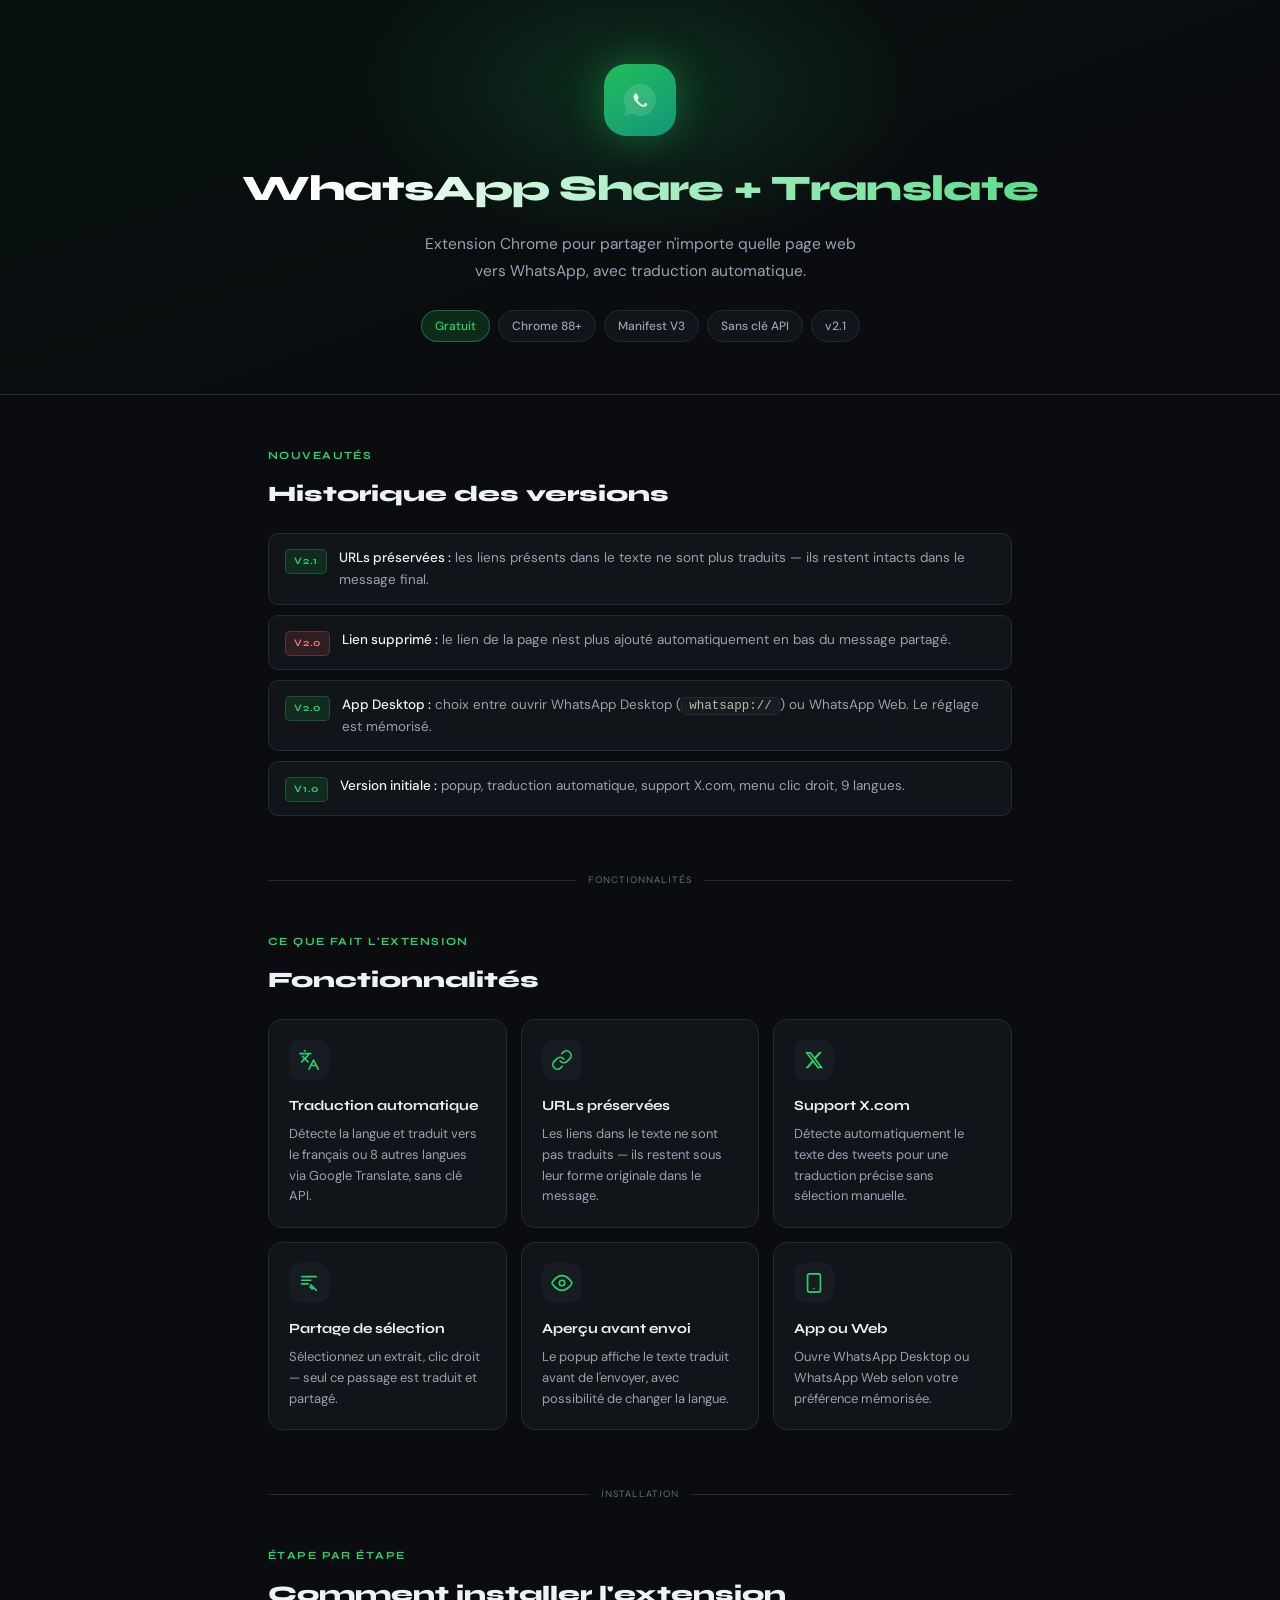
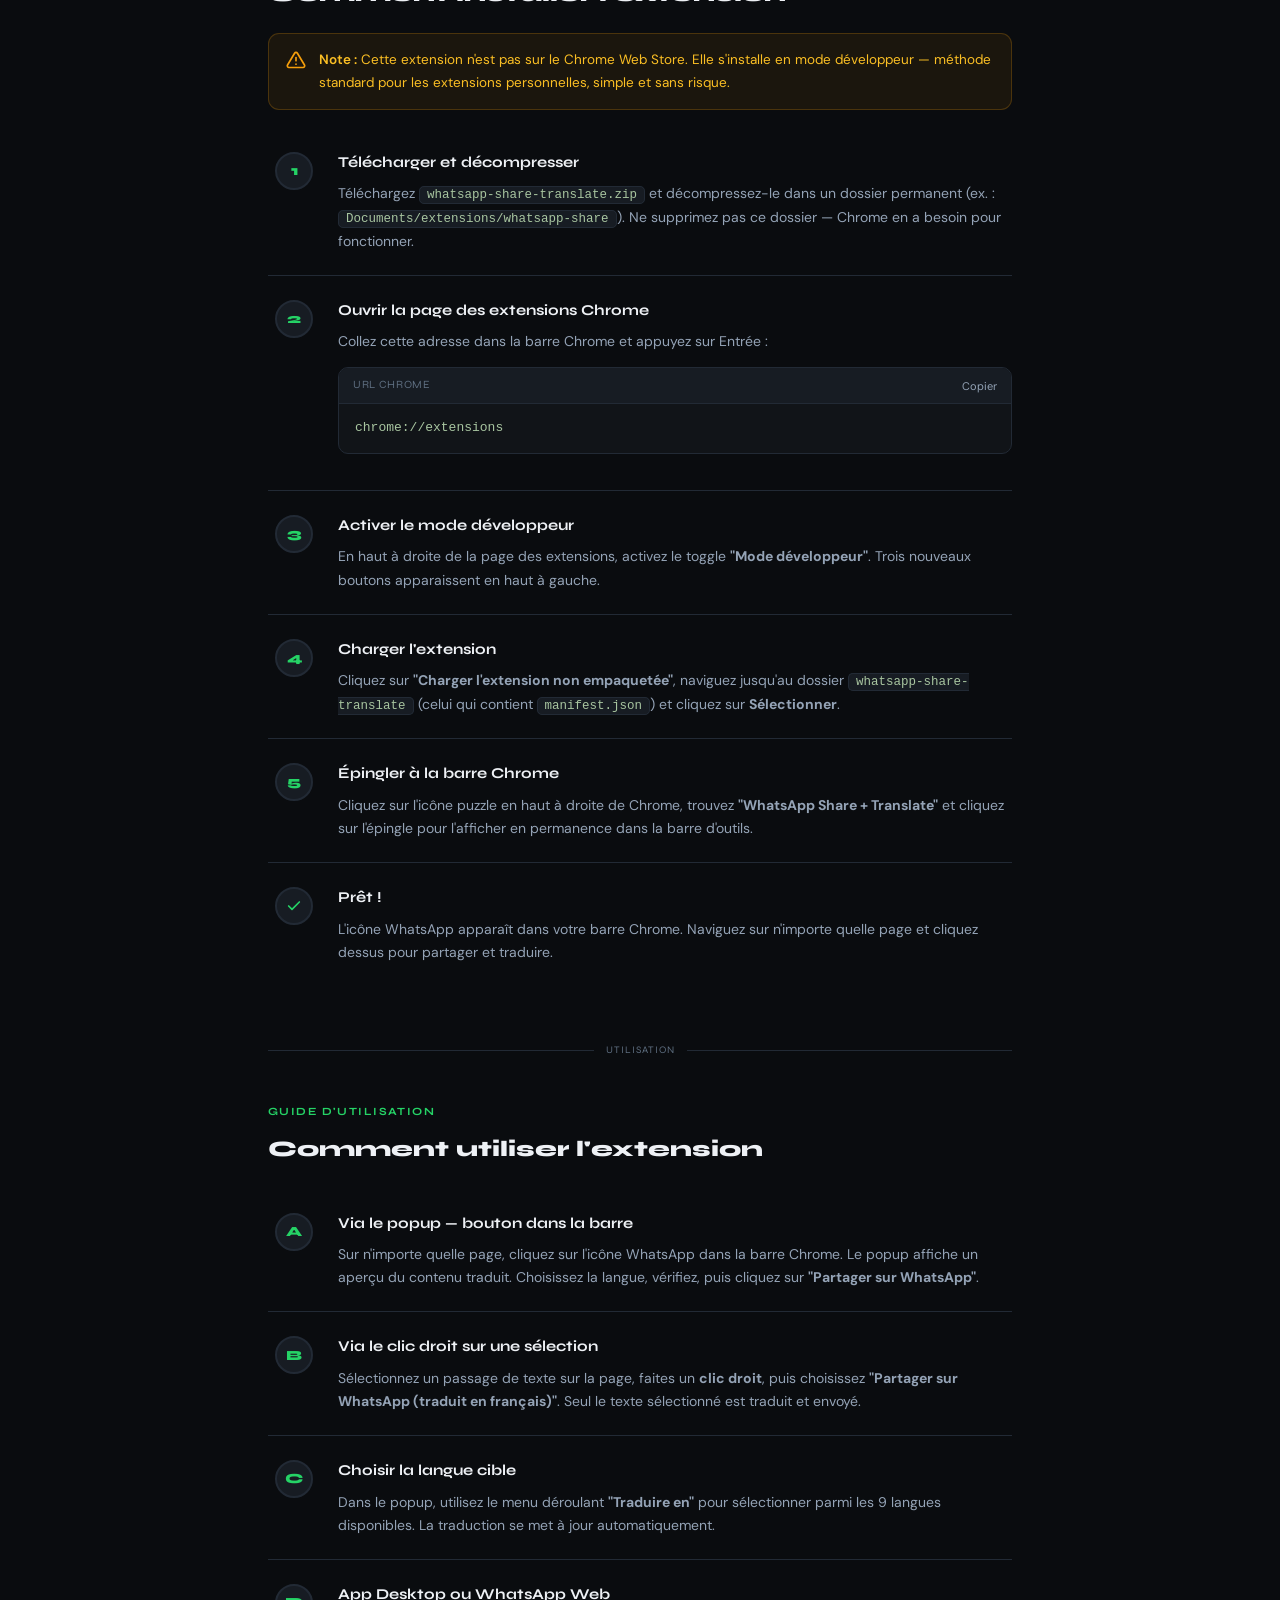
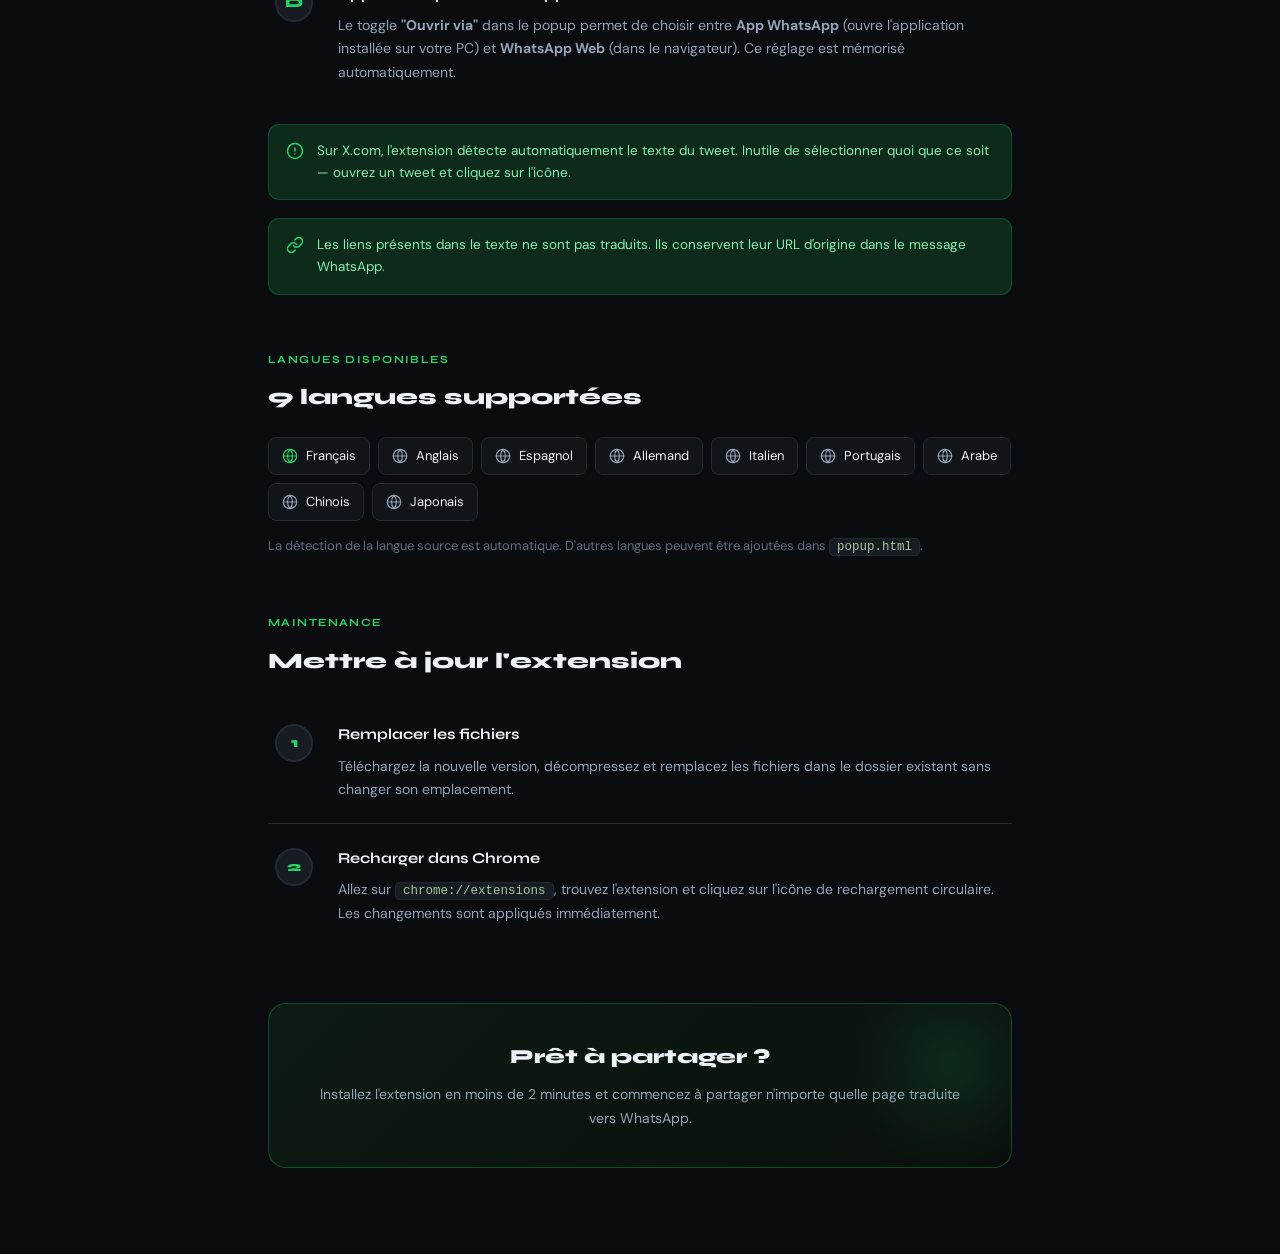
==== index.html @ e9dd1ccf "feat: mise à jour de l'interface et corrections" ====
<!DOCTYPE html>
<html lang="fr">
<head>
<meta charset="UTF-8">
<meta name="viewport" content="width=device-width, initial-scale=1.0">
<title>Guide — WhatsApp Share + Translate</title>
<link rel="preconnect" href="https://fonts.googleapis.com">
<link href="https://fonts.googleapis.com/css2?family=Syne:wght@400;600;700;800&family=DM+Sans:opsz,wght@9..40,300;9..40,400;9..40,500&display=swap" rel="stylesheet">
<style>
*,*::before,*::after{box-sizing:border-box;margin:0;padding:0}
:root{
  --bg:#0a0c0f;--surface:#111418;--surface2:#171c23;--border:#222a35;
  --accent:#25D366;--glow:rgba(37,211,102,.15);
  --text:#eef1f5;--muted:#5e6e80;--mid:#94a3b6;
}
html{scroll-behavior:smooth}
body{background:var(--bg);color:var(--text);font-family:'DM Sans',sans-serif;font-size:15px;line-height:1.7;min-height:100vh}
.icon{display:inline-flex;align-items:center;justify-content:center;flex-shrink:0}
.icon svg{display:block}
.hero{background:linear-gradient(160deg,#071210 0%,#0a0c0f 65%);border-bottom:1px solid var(--border);padding:64px 40px 52px;text-align:center;position:relative;overflow:hidden}
.hero::before{content:'';position:absolute;top:-80px;left:50%;transform:translateX(-50%);width:600px;height:340px;background:radial-gradient(ellipse,rgba(37,211,102,.16) 0%,transparent 68%);pointer-events:none}
.hero-logo{width:72px;height:72px;margin:0 auto 22px;background:linear-gradient(145deg,#1fba58,#128C7E);border-radius:22px;display:flex;align-items:center;justify-content:center;box-shadow:0 0 40px rgba(37,211,102,.35);animation:float 3.5s ease-in-out infinite}
@keyframes float{0%,100%{transform:translateY(0)}50%{transform:translateY(-7px)}}
.hero h1{font-family:'Syne',sans-serif;font-size:clamp(24px,4vw,36px);font-weight:800;letter-spacing:-.02em;background:linear-gradient(135deg,#fff 25%,var(--accent));-webkit-background-clip:text;-webkit-text-fill-color:transparent;background-clip:text;margin-bottom:12px}
.hero p{color:var(--mid);font-size:15.5px;max-width:460px;margin:0 auto 26px}
.badges{display:flex;gap:8px;justify-content:center;flex-wrap:wrap}
.badge{display:inline-flex;align-items:center;gap:6px;font-size:12px;font-weight:500;border:1px solid var(--border);border-radius:20px;padding:5px 13px;color:var(--mid);background:var(--surface)}
.badge.green{border-color:rgba(37,211,102,.4);color:var(--accent);background:var(--glow)}
.container{max-width:800px;margin:0 auto;padding:52px 28px 90px}
section{margin-bottom:56px}
.section-label{font-family:'Syne',sans-serif;font-size:11px;font-weight:700;letter-spacing:.13em;text-transform:uppercase;color:var(--accent);margin-bottom:10px}
h2{font-family:'Syne',sans-serif;font-size:22px;font-weight:800;margin-bottom:20px}
.feature-grid{display:grid;grid-template-columns:repeat(auto-fill,minmax(228px,1fr));gap:14px}
.feature-card{background:var(--surface);border:1px solid var(--border);border-radius:14px;padding:20px;transition:border-color .2s,transform .2s}
.feature-card:hover{border-color:rgba(37,211,102,.4);transform:translateY(-2px)}
.feature-card-icon{width:40px;height:40px;border-radius:10px;background:var(--surface2);display:flex;align-items:center;justify-content:center;margin-bottom:14px}
.feature-card h3{font-family:'Syne',sans-serif;font-size:14px;font-weight:700;margin-bottom:6px}
.feature-card p{font-size:13px;color:var(--mid);line-height:1.6}
.steps{display:flex;flex-direction:column}
.step{display:grid;grid-template-columns:52px 1fr;gap:0 18px;padding:22px 0;border-bottom:1px solid var(--border)}
.step:last-child{border-bottom:none}
.step-num{display:flex;align-items:flex-start;justify-content:center;padding-top:2px}
.step-circle{width:38px;height:38px;border-radius:50%;background:var(--surface2);border:2px solid var(--border);display:flex;align-items:center;justify-content:center;font-family:'Syne',sans-serif;font-weight:800;font-size:14px;color:var(--accent);flex-shrink:0;transition:all .3s}
.step:hover .step-circle{background:var(--glow);border-color:var(--accent);box-shadow:0 0 14px rgba(37,211,102,.25)}
.step-body h3{font-family:'Syne',sans-serif;font-size:15px;font-weight:700;margin-bottom:7px}
.step-body p{color:var(--mid);font-size:14px;line-height:1.65}
code{background:var(--surface2);border:1px solid var(--border);border-radius:5px;padding:1px 7px;font-size:12.5px;color:#a8c5a0;font-family:monospace}
.code-block{background:var(--surface);border:1px solid var(--border);border-radius:10px;overflow:hidden;margin:14px 0}
.code-bar{background:var(--surface2);padding:8px 14px;display:flex;justify-content:space-between;align-items:center;border-bottom:1px solid var(--border)}
.code-bar span{font-size:11px;color:var(--muted);font-family:'Syne',sans-serif;letter-spacing:.06em;text-transform:uppercase}
.code-bar button{font-size:11px;color:var(--mid);background:none;border:none;cursor:pointer;font-family:'DM Sans',sans-serif;transition:color .2s}
.code-bar button:hover{color:var(--accent)}
pre{padding:14px 16px;font-size:13px;color:#a8c5a0;line-height:1.6;overflow-x:auto;font-family:monospace}
.lang-grid{display:flex;flex-wrap:wrap;gap:8px}
.lang-pill{display:flex;align-items:center;gap:8px;background:var(--surface);border:1px solid var(--border);border-radius:8px;padding:7px 13px;font-size:13px}
.alert{display:flex;gap:13px;align-items:flex-start;background:rgba(245,158,11,.07);border:1px solid rgba(245,158,11,.22);border-radius:11px;padding:15px 17px;margin:18px 0}
.alert p{font-size:13.5px;color:#fbbf24;line-height:1.65}
.alert p strong{font-weight:600}
.tip{display:flex;gap:13px;align-items:flex-start;background:var(--glow);border:1px solid rgba(37,211,102,.22);border-radius:11px;padding:15px 17px;margin:18px 0}
.tip p{font-size:13.5px;color:#86efac;line-height:1.65}
.changelog{display:flex;flex-direction:column;gap:10px}
.change-row{display:flex;align-items:flex-start;gap:12px;background:var(--surface);border:1px solid var(--border);border-radius:10px;padding:13px 16px}
.change-tag{font-family:'Syne',sans-serif;font-size:10px;font-weight:700;letter-spacing:.08em;text-transform:uppercase;border-radius:5px;padding:3px 8px;white-space:nowrap;flex-shrink:0;margin-top:2px}
.tag-fix{background:rgba(96,165,250,.12);color:#60a5fa;border:1px solid rgba(96,165,250,.25)}
.tag-feat{background:rgba(37,211,102,.12);color:var(--accent);border:1px solid rgba(37,211,102,.25)}
.tag-remove{background:rgba(248,113,113,.12);color:#f87171;border:1px solid rgba(248,113,113,.25)}
.change-row p{font-size:13.5px;color:var(--mid);line-height:1.6}
.change-row p strong{color:var(--text);font-weight:500}
.cta-box{background:linear-gradient(135deg,#0c1c13 0%,#0a0f0d 100%);border:1px solid rgba(37,211,102,.28);border-radius:18px;padding:36px;text-align:center;position:relative;overflow:hidden}
.cta-box::before{content:'';position:absolute;top:-50px;right:-50px;width:220px;height:220px;background:radial-gradient(circle,rgba(37,211,102,.12) 0%,transparent 70%)}
.cta-box h2{font-size:20px;margin-bottom:9px}
.cta-box p{color:var(--mid);font-size:14px}
.sep{display:flex;align-items:center;gap:12px;margin:44px 0}
.sep::before,.sep::after{content:'';flex:1;height:1px;background:var(--border)}
.sep span{font-size:10px;color:var(--muted);font-family:'Syne',sans-serif;letter-spacing:.1em;text-transform:uppercase}
</style>
</head>
<body>

<div class="hero">
  <div class="hero-logo">
    <svg width="40" height="40" viewBox="0 0 40 40" fill="none" xmlns="http://www.w3.org/2000/svg">
      <path d="M20 4C11.163 4 4 11.163 4 20c0 2.955.79 5.724 2.17 8.113L4 36l8.14-2.136A15.93 15.93 0 0020 36c8.837 0 16-7.163 16-16S28.837 4 20 4z" fill="white" fill-opacity=".15"/>
      <path d="M28.5 24.4c-.4-.2-2.3-1.1-2.6-1.3-.3-.1-.6-.2-.8.2-.3.4-1 1.3-1.2 1.5-.2.2-.5.3-.9.1-.4-.2-1.7-.6-3.2-2-1.2-1.1-2-2.4-2.2-2.8-.2-.4 0-.6.2-.8l.6-.7c.2-.2.2-.4.3-.6.1-.2 0-.4-.1-.6-.1-.2-1-2.3-1.3-3.1-.3-.8-.7-.7-1-.7h-.7c-.2 0-.6.1-.9.5-.3.3-1.2 1.2-1.2 2.9 0 1.7 1.3 3.4 1.4 3.6.1.2 2.4 3.8 5.9 5.3 3.4 1.5 3.4 1 4 .9.6 0 1.9-.8 2.1-1.5.3-.7.3-1.3.2-1.5z" fill="white"/>
    </svg>
  </div>
  <h1>WhatsApp Share + Translate</h1>
  <p>Extension Chrome pour partager n'importe quelle page web vers WhatsApp, avec traduction automatique.</p>
  <div class="badges">
    <span class="badge green">Gratuit</span>
    <span class="badge">Chrome 88+</span>
    <span class="badge">Manifest V3</span>
    <span class="badge">Sans clé API</span>
    <span class="badge">v2.1</span>
  </div>
</div>

<div class="container">

  <section>
    <div class="section-label">Nouveautés</div>
    <h2>Historique des versions</h2>
    <div class="changelog">
      <div class="change-row">
        <span class="change-tag tag-feat">v2.1</span>
        <p><strong>URLs préservées :</strong> les liens présents dans le texte ne sont plus traduits — ils restent intacts dans le message final.</p>
      </div>
      <div class="change-row">
        <span class="change-tag tag-remove">v2.0</span>
        <p><strong>Lien supprimé :</strong> le lien de la page n'est plus ajouté automatiquement en bas du message partagé.</p>
      </div>
      <div class="change-row">
        <span class="change-tag tag-feat">v2.0</span>
        <p><strong>App Desktop :</strong> choix entre ouvrir WhatsApp Desktop (<code>whatsapp://</code>) ou WhatsApp Web. Le réglage est mémorisé.</p>
      </div>
      <div class="change-row">
        <span class="change-tag tag-feat">v1.0</span>
        <p><strong>Version initiale :</strong> popup, traduction automatique, support X.com, menu clic droit, 9 langues.</p>
      </div>
    </div>
  </section>

  <div class="sep"><span>Fonctionnalités</span></div>

  <section>
    <div class="section-label">Ce que fait l'extension</div>
    <h2>Fonctionnalités</h2>
    <div class="feature-grid">

      <div class="feature-card">
        <div class="feature-card-icon">
          <svg width="22" height="22" viewBox="0 0 24 24" fill="none" stroke="#25D366" stroke-width="1.8" stroke-linecap="round" stroke-linejoin="round"><path d="M5 8l6 6"/><path d="M4 14l6-6 2-3"/><path d="M2 5h12"/><path d="M7 2h1"/><path d="M22 22l-5-10-5 10"/><path d="M14 18h6"/></svg>
        </div>
        <h3>Traduction automatique</h3>
        <p>Détecte la langue et traduit vers le français ou 8 autres langues via Google Translate, sans clé API.</p>
      </div>

      <div class="feature-card">
        <div class="feature-card-icon">
          <svg width="22" height="22" viewBox="0 0 24 24" fill="none" stroke="#25D366" stroke-width="1.8" stroke-linecap="round" stroke-linejoin="round"><path d="M10 13a5 5 0 007.54.54l3-3a5 5 0 00-7.07-7.07l-1.72 1.71"/><path d="M14 11a5 5 0 00-7.54-.54l-3 3a5 5 0 007.07 7.07l1.71-1.71"/></svg>
        </div>
        <h3>URLs préservées</h3>
        <p>Les liens dans le texte ne sont pas traduits — ils restent sous leur forme originale dans le message.</p>
      </div>

      <div class="feature-card">
        <div class="feature-card-icon">
          <svg width="20" height="20" viewBox="0 0 24 24" fill="#25D366"><path d="M18.244 2.25h3.308l-7.227 8.26 8.502 11.24H16.17l-5.214-6.817L4.99 21.75H1.68l7.73-8.835L1.254 2.25H8.08l4.713 6.231zm-1.161 17.52h1.833L7.084 4.126H5.117z"/></svg>
        </div>
        <h3>Support X.com</h3>
        <p>Détecte automatiquement le texte des tweets pour une traduction précise sans sélection manuelle.</p>
      </div>

      <div class="feature-card">
        <div class="feature-card-icon">
          <svg width="22" height="22" viewBox="0 0 24 24" fill="none" stroke="#25D366" stroke-width="1.8" stroke-linecap="round" stroke-linejoin="round"><path d="M4 5h16"/><path d="M4 9h10"/><path d="M4 13h7"/><path d="M14 14l3 3-1.5 1.5L13 16"/><path d="M17 17l3 3"/></svg>
        </div>
        <h3>Partage de sélection</h3>
        <p>Sélectionnez un extrait, clic droit — seul ce passage est traduit et partagé.</p>
      </div>

      <div class="feature-card">
        <div class="feature-card-icon">
          <svg width="22" height="22" viewBox="0 0 24 24" fill="none" stroke="#25D366" stroke-width="1.8" stroke-linecap="round" stroke-linejoin="round"><path d="M1 12s4-8 11-8 11 8 11 8-4 8-11 8-11-8-11-8z"/><circle cx="12" cy="12" r="3"/></svg>
        </div>
        <h3>Aperçu avant envoi</h3>
        <p>Le popup affiche le texte traduit avant de l'envoyer, avec possibilité de changer la langue.</p>
      </div>

      <div class="feature-card">
        <div class="feature-card-icon">
          <svg width="22" height="22" viewBox="0 0 24 24" fill="none" stroke="#25D366" stroke-width="1.8" stroke-linecap="round" stroke-linejoin="round"><rect x="5" y="2" width="14" height="20" rx="2" ry="2"/><line x1="12" y1="18" x2="12.01" y2="18"/></svg>
        </div>
        <h3>App ou Web</h3>
        <p>Ouvre WhatsApp Desktop ou WhatsApp Web selon votre préférence mémorisée.</p>
      </div>

    </div>
  </section>

  <div class="sep"><span>Installation</span></div>

  <section>
    <div class="section-label">Étape par étape</div>
    <h2>Comment installer l'extension</h2>

    <div class="alert">
      <div class="icon" style="margin-top:1px">
        <svg width="20" height="20" viewBox="0 0 24 24" fill="none" stroke="#f59e0b" stroke-width="2" stroke-linecap="round" stroke-linejoin="round"><path d="M10.29 3.86L1.82 18a2 2 0 001.71 3h16.94a2 2 0 001.71-3L13.71 3.86a2 2 0 00-3.42 0z"/><line x1="12" y1="9" x2="12" y2="13"/><line x1="12" y1="17" x2="12.01" y2="17"/></svg>
      </div>
      <p><strong>Note :</strong> Cette extension n'est pas sur le Chrome Web Store. Elle s'installe en mode développeur — méthode standard pour les extensions personnelles, simple et sans risque.</p>
    </div>

    <div class="steps">

      <div class="step">
        <div class="step-num"><div class="step-circle">1</div></div>
        <div class="step-body">
          <h3>Télécharger et décompresser</h3>
          <p>Téléchargez <code>whatsapp-share-translate.zip</code> et décompressez-le dans un dossier permanent (ex. : <code>Documents/extensions/whatsapp-share</code>). Ne supprimez pas ce dossier — Chrome en a besoin pour fonctionner.</p>
        </div>
      </div>

      <div class="step">
        <div class="step-num"><div class="step-circle">2</div></div>
        <div class="step-body">
          <h3>Ouvrir la page des extensions Chrome</h3>
          <p>Collez cette adresse dans la barre Chrome et appuyez sur Entrée :</p>
          <div class="code-block">
            <div class="code-bar">
              <span>URL Chrome</span>
              <button onclick="navigator.clipboard.writeText('chrome://extensions');this.textContent='Copie !';setTimeout(()=>this.textContent='Copier',1500)">Copier</button>
            </div>
            <pre>chrome://extensions</pre>
          </div>
        </div>
      </div>

      <div class="step">
        <div class="step-num"><div class="step-circle">3</div></div>
        <div class="step-body">
          <h3>Activer le mode développeur</h3>
          <p>En haut à droite de la page des extensions, activez le toggle <strong>"Mode développeur"</strong>. Trois nouveaux boutons apparaissent en haut à gauche.</p>
        </div>
      </div>

      <div class="step">
        <div class="step-num"><div class="step-circle">4</div></div>
        <div class="step-body">
          <h3>Charger l'extension</h3>
          <p>Cliquez sur <strong>"Charger l'extension non empaquetée"</strong>, naviguez jusqu'au dossier <code>whatsapp-share-translate</code> (celui qui contient <code>manifest.json</code>) et cliquez sur <strong>Sélectionner</strong>.</p>
        </div>
      </div>

      <div class="step">
        <div class="step-num"><div class="step-circle">5</div></div>
        <div class="step-body">
          <h3>Épingler à la barre Chrome</h3>
          <p>Cliquez sur l'icône puzzle en haut à droite de Chrome, trouvez <strong>"WhatsApp Share + Translate"</strong> et cliquez sur l'épingle pour l'afficher en permanence dans la barre d'outils.</p>
        </div>
      </div>

      <div class="step">
        <div class="step-num">
          <div class="step-circle">
            <svg width="16" height="16" viewBox="0 0 24 24" fill="none" stroke="#25D366" stroke-width="2.5" stroke-linecap="round" stroke-linejoin="round"><polyline points="20 6 9 17 4 12"/></svg>
          </div>
        </div>
        <div class="step-body">
          <h3>Prêt !</h3>
          <p>L'icône WhatsApp apparaît dans votre barre Chrome. Naviguez sur n'importe quelle page et cliquez dessus pour partager et traduire.</p>
        </div>
      </div>

    </div>
  </section>

  <div class="sep"><span>Utilisation</span></div>

  <section>
    <div class="section-label">Guide d'utilisation</div>
    <h2>Comment utiliser l'extension</h2>

    <div class="steps">

      <div class="step">
        <div class="step-num"><div class="step-circle">A</div></div>
        <div class="step-body">
          <h3>Via le popup — bouton dans la barre</h3>
          <p>Sur n'importe quelle page, cliquez sur l'icône WhatsApp dans la barre Chrome. Le popup affiche un aperçu du contenu traduit. Choisissez la langue, vérifiez, puis cliquez sur <strong>"Partager sur WhatsApp"</strong>.</p>
        </div>
      </div>

      <div class="step">
        <div class="step-num"><div class="step-circle">B</div></div>
        <div class="step-body">
          <h3>Via le clic droit sur une sélection</h3>
          <p>Sélectionnez un passage de texte sur la page, faites un <strong>clic droit</strong>, puis choisissez <strong>"Partager sur WhatsApp (traduit en français)"</strong>. Seul le texte sélectionné est traduit et envoyé.</p>
        </div>
      </div>

      <div class="step">
        <div class="step-num"><div class="step-circle">C</div></div>
        <div class="step-body">
          <h3>Choisir la langue cible</h3>
          <p>Dans le popup, utilisez le menu déroulant <strong>"Traduire en"</strong> pour sélectionner parmi les 9 langues disponibles. La traduction se met à jour automatiquement.</p>
        </div>
      </div>

      <div class="step">
        <div class="step-num"><div class="step-circle">D</div></div>
        <div class="step-body">
          <h3>App Desktop ou WhatsApp Web</h3>
          <p>Le toggle <strong>"Ouvrir via"</strong> dans le popup permet de choisir entre <strong>App WhatsApp</strong> (ouvre l'application installée sur votre PC) et <strong>WhatsApp Web</strong> (dans le navigateur). Ce réglage est mémorisé automatiquement.</p>
        </div>
      </div>

    </div>

    <div class="tip">
      <div class="icon" style="margin-top:2px">
        <svg width="18" height="18" viewBox="0 0 24 24" fill="none" stroke="#25D366" stroke-width="2" stroke-linecap="round" stroke-linejoin="round"><circle cx="12" cy="12" r="10"/><line x1="12" y1="8" x2="12" y2="12"/><line x1="12" y1="16" x2="12.01" y2="16"/></svg>
      </div>
      <p>Sur X.com, l'extension détecte automatiquement le texte du tweet. Inutile de sélectionner quoi que ce soit — ouvrez un tweet et cliquez sur l'icône.</p>
    </div>

    <div class="tip">
      <div class="icon" style="margin-top:2px">
        <svg width="18" height="18" viewBox="0 0 24 24" fill="none" stroke="#25D366" stroke-width="2" stroke-linecap="round" stroke-linejoin="round"><path d="M10 13a5 5 0 007.54.54l3-3a5 5 0 00-7.07-7.07l-1.72 1.71"/><path d="M14 11a5 5 0 00-7.54-.54l-3 3a5 5 0 007.07 7.07l1.71-1.71"/></svg>
      </div>
      <p>Les liens présents dans le texte ne sont pas traduits. Ils conservent leur URL d'origine dans le message WhatsApp.</p>
    </div>
  </section>

  <section>
    <div class="section-label">Langues disponibles</div>
    <h2>9 langues supportées</h2>
    <div class="lang-grid">
      <span class="lang-pill"><svg width="16" height="16" viewBox="0 0 24 24" fill="none" stroke="#25D366" stroke-width="1.8" stroke-linecap="round"><circle cx="12" cy="12" r="10"/><path d="M2 12h20M12 2a15.3 15.3 0 010 20M12 2a15.3 15.3 0 000 20"/></svg>Français</span>
      <span class="lang-pill"><svg width="16" height="16" viewBox="0 0 24 24" fill="none" stroke="#94a3b6" stroke-width="1.8" stroke-linecap="round"><circle cx="12" cy="12" r="10"/><path d="M2 12h20M12 2a15.3 15.3 0 010 20M12 2a15.3 15.3 0 000 20"/></svg>Anglais</span>
      <span class="lang-pill"><svg width="16" height="16" viewBox="0 0 24 24" fill="none" stroke="#94a3b6" stroke-width="1.8" stroke-linecap="round"><circle cx="12" cy="12" r="10"/><path d="M2 12h20M12 2a15.3 15.3 0 010 20M12 2a15.3 15.3 0 000 20"/></svg>Espagnol</span>
      <span class="lang-pill"><svg width="16" height="16" viewBox="0 0 24 24" fill="none" stroke="#94a3b6" stroke-width="1.8" stroke-linecap="round"><circle cx="12" cy="12" r="10"/><path d="M2 12h20M12 2a15.3 15.3 0 010 20M12 2a15.3 15.3 0 000 20"/></svg>Allemand</span>
      <span class="lang-pill"><svg width="16" height="16" viewBox="0 0 24 24" fill="none" stroke="#94a3b6" stroke-width="1.8" stroke-linecap="round"><circle cx="12" cy="12" r="10"/><path d="M2 12h20M12 2a15.3 15.3 0 010 20M12 2a15.3 15.3 0 000 20"/></svg>Italien</span>
      <span class="lang-pill"><svg width="16" height="16" viewBox="0 0 24 24" fill="none" stroke="#94a3b6" stroke-width="1.8" stroke-linecap="round"><circle cx="12" cy="12" r="10"/><path d="M2 12h20M12 2a15.3 15.3 0 010 20M12 2a15.3 15.3 0 000 20"/></svg>Portugais</span>
      <span class="lang-pill"><svg width="16" height="16" viewBox="0 0 24 24" fill="none" stroke="#94a3b6" stroke-width="1.8" stroke-linecap="round"><circle cx="12" cy="12" r="10"/><path d="M2 12h20M12 2a15.3 15.3 0 010 20M12 2a15.3 15.3 0 000 20"/></svg>Arabe</span>
      <span class="lang-pill"><svg width="16" height="16" viewBox="0 0 24 24" fill="none" stroke="#94a3b6" stroke-width="1.8" stroke-linecap="round"><circle cx="12" cy="12" r="10"/><path d="M2 12h20M12 2a15.3 15.3 0 010 20M12 2a15.3 15.3 0 000 20"/></svg>Chinois</span>
      <span class="lang-pill"><svg width="16" height="16" viewBox="0 0 24 24" fill="none" stroke="#94a3b6" stroke-width="1.8" stroke-linecap="round"><circle cx="12" cy="12" r="10"/><path d="M2 12h20M12 2a15.3 15.3 0 010 20M12 2a15.3 15.3 0 000 20"/></svg>Japonais</span>
    </div>
    <p style="color:var(--muted);font-size:13px;margin-top:14px">La détection de la langue source est automatique. D'autres langues peuvent être ajoutées dans <code>popup.html</code>.</p>
  </section>

  <section>
    <div class="section-label">Maintenance</div>
    <h2>Mettre à jour l'extension</h2>
    <div class="steps">
      <div class="step">
        <div class="step-num"><div class="step-circle">1</div></div>
        <div class="step-body">
          <h3>Remplacer les fichiers</h3>
          <p>Téléchargez la nouvelle version, décompressez et remplacez les fichiers dans le dossier existant sans changer son emplacement.</p>
        </div>
      </div>
      <div class="step">
        <div class="step-num"><div class="step-circle">2</div></div>
        <div class="step-body">
          <h3>Recharger dans Chrome</h3>
          <p>Allez sur <code>chrome://extensions</code>, trouvez l'extension et cliquez sur l'icône de rechargement circulaire. Les changements sont appliqués immédiatement.</p>
        </div>
      </div>
    </div>
  </section>

  <div class="cta-box">
    <h2>Prêt à partager ?</h2>
    <p>Installez l'extension en moins de 2 minutes et commencez à partager n'importe quelle page traduite vers WhatsApp.</p>
  </div>

</div>
</body>
</html>
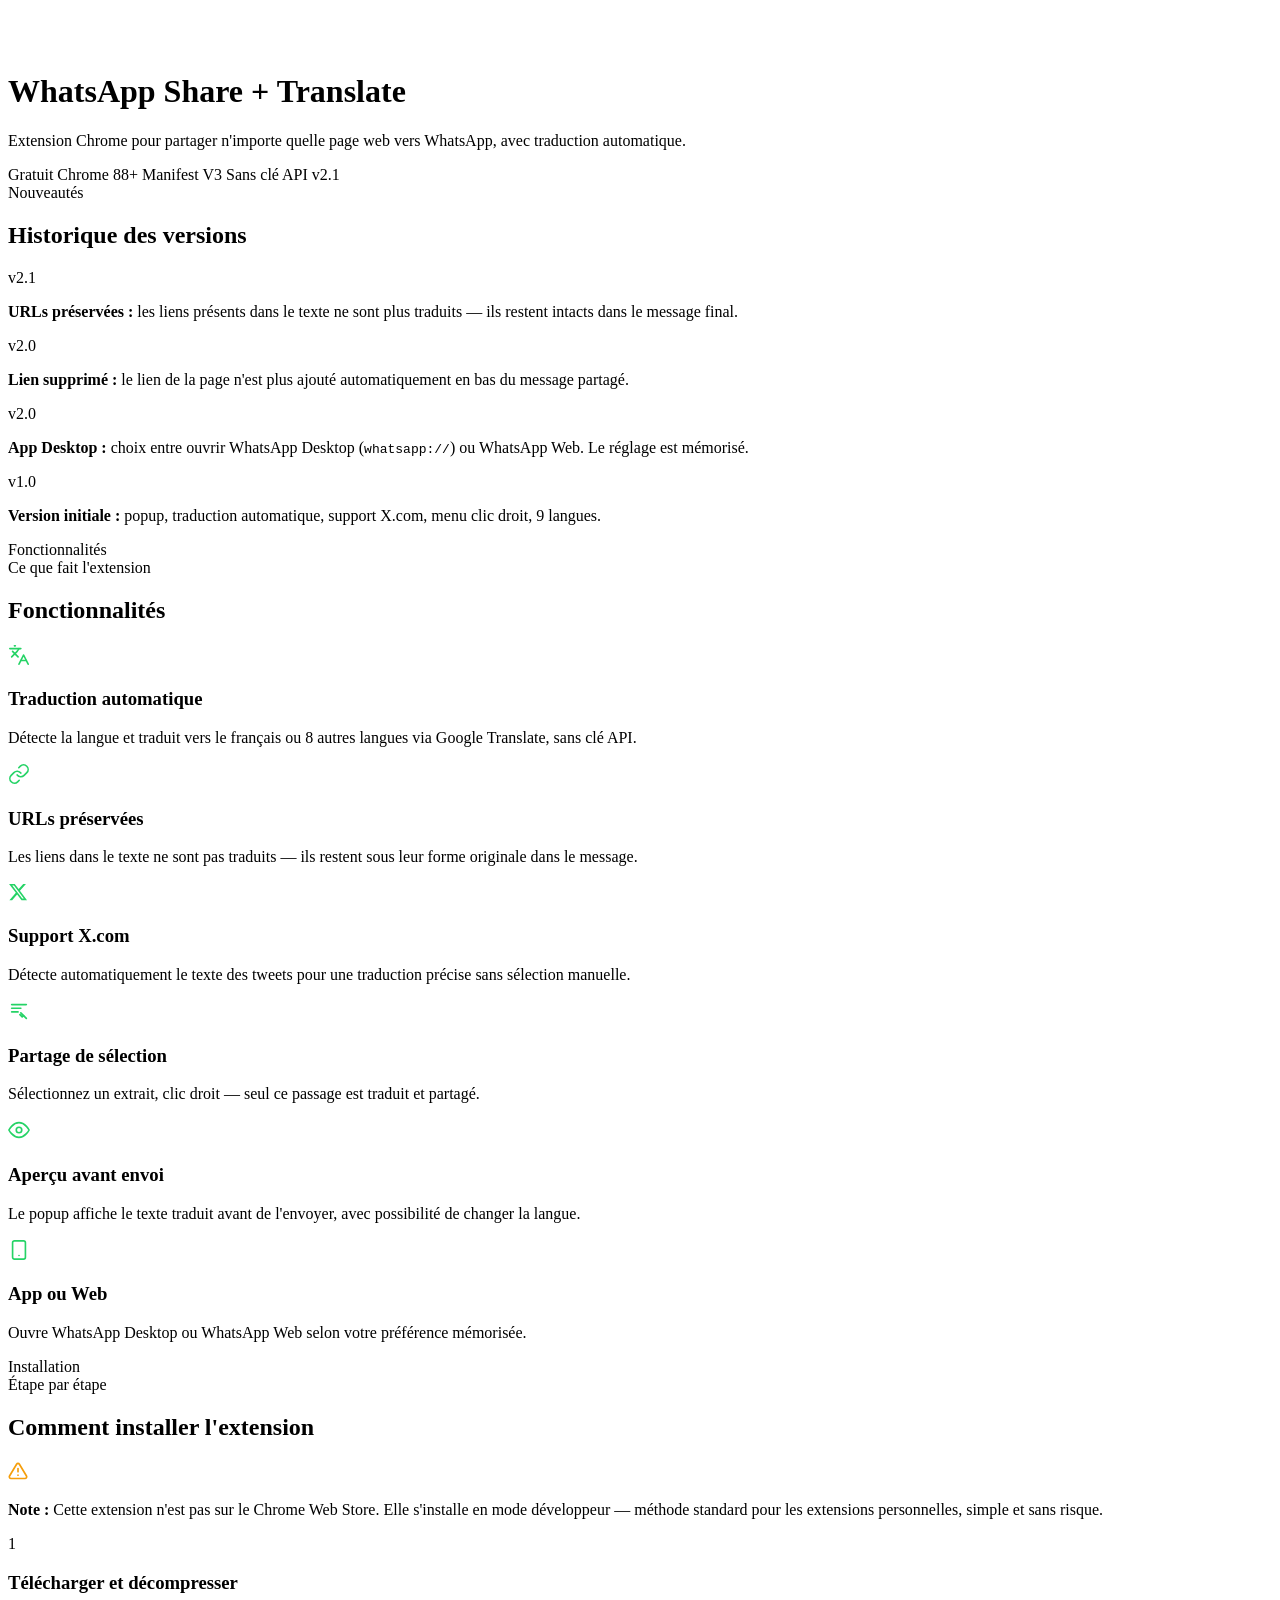
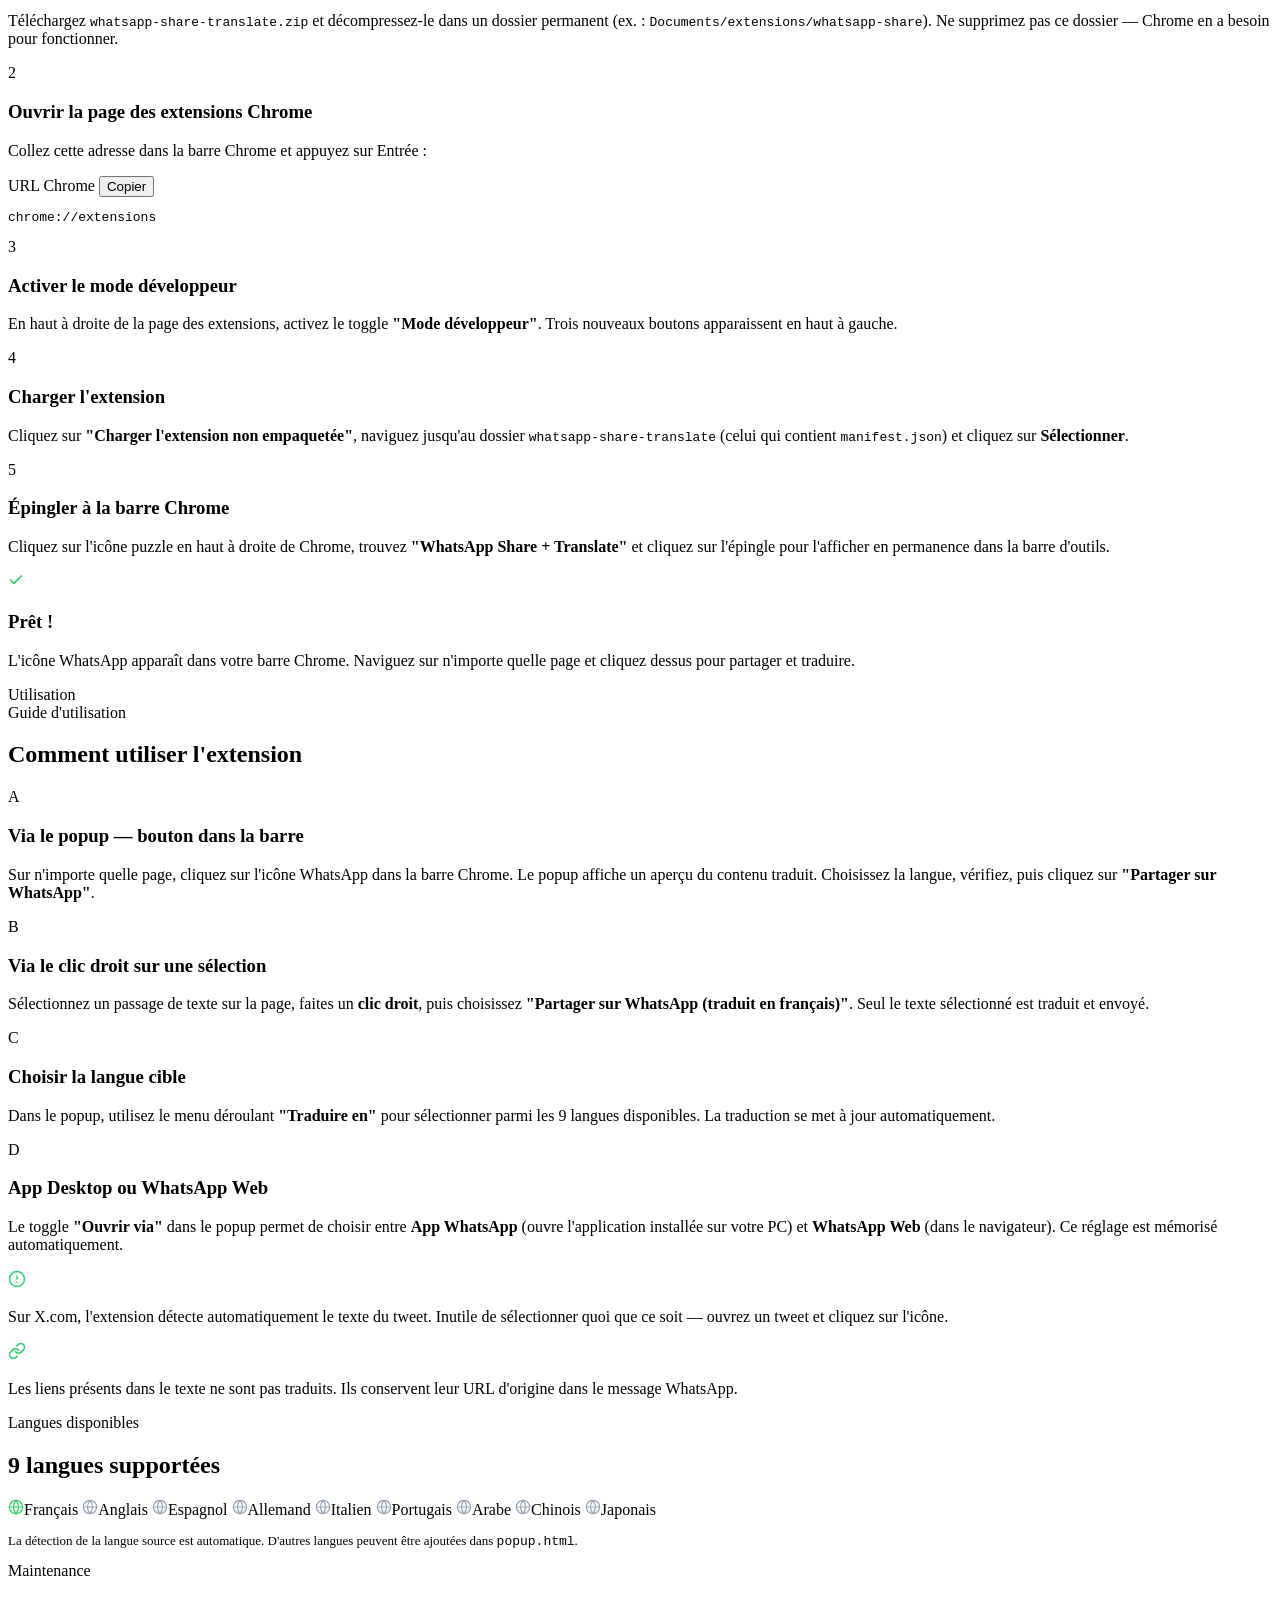
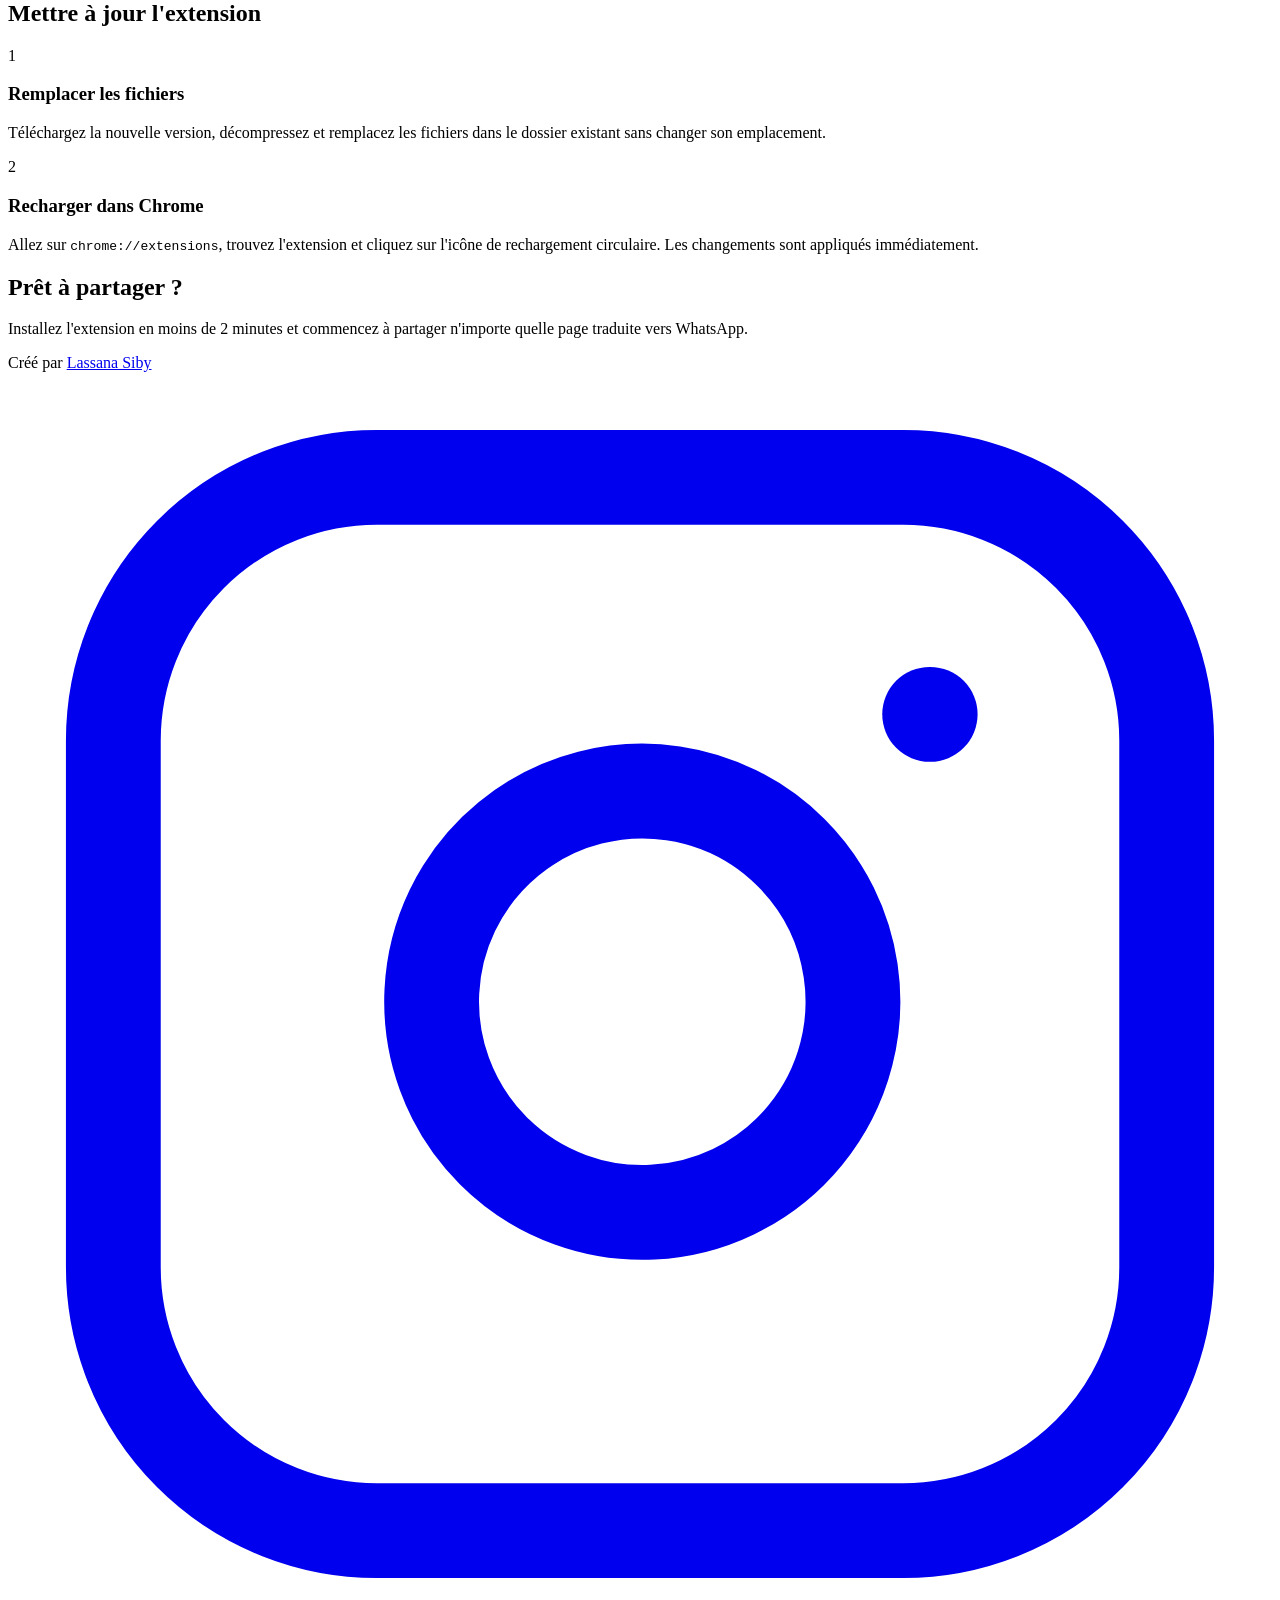
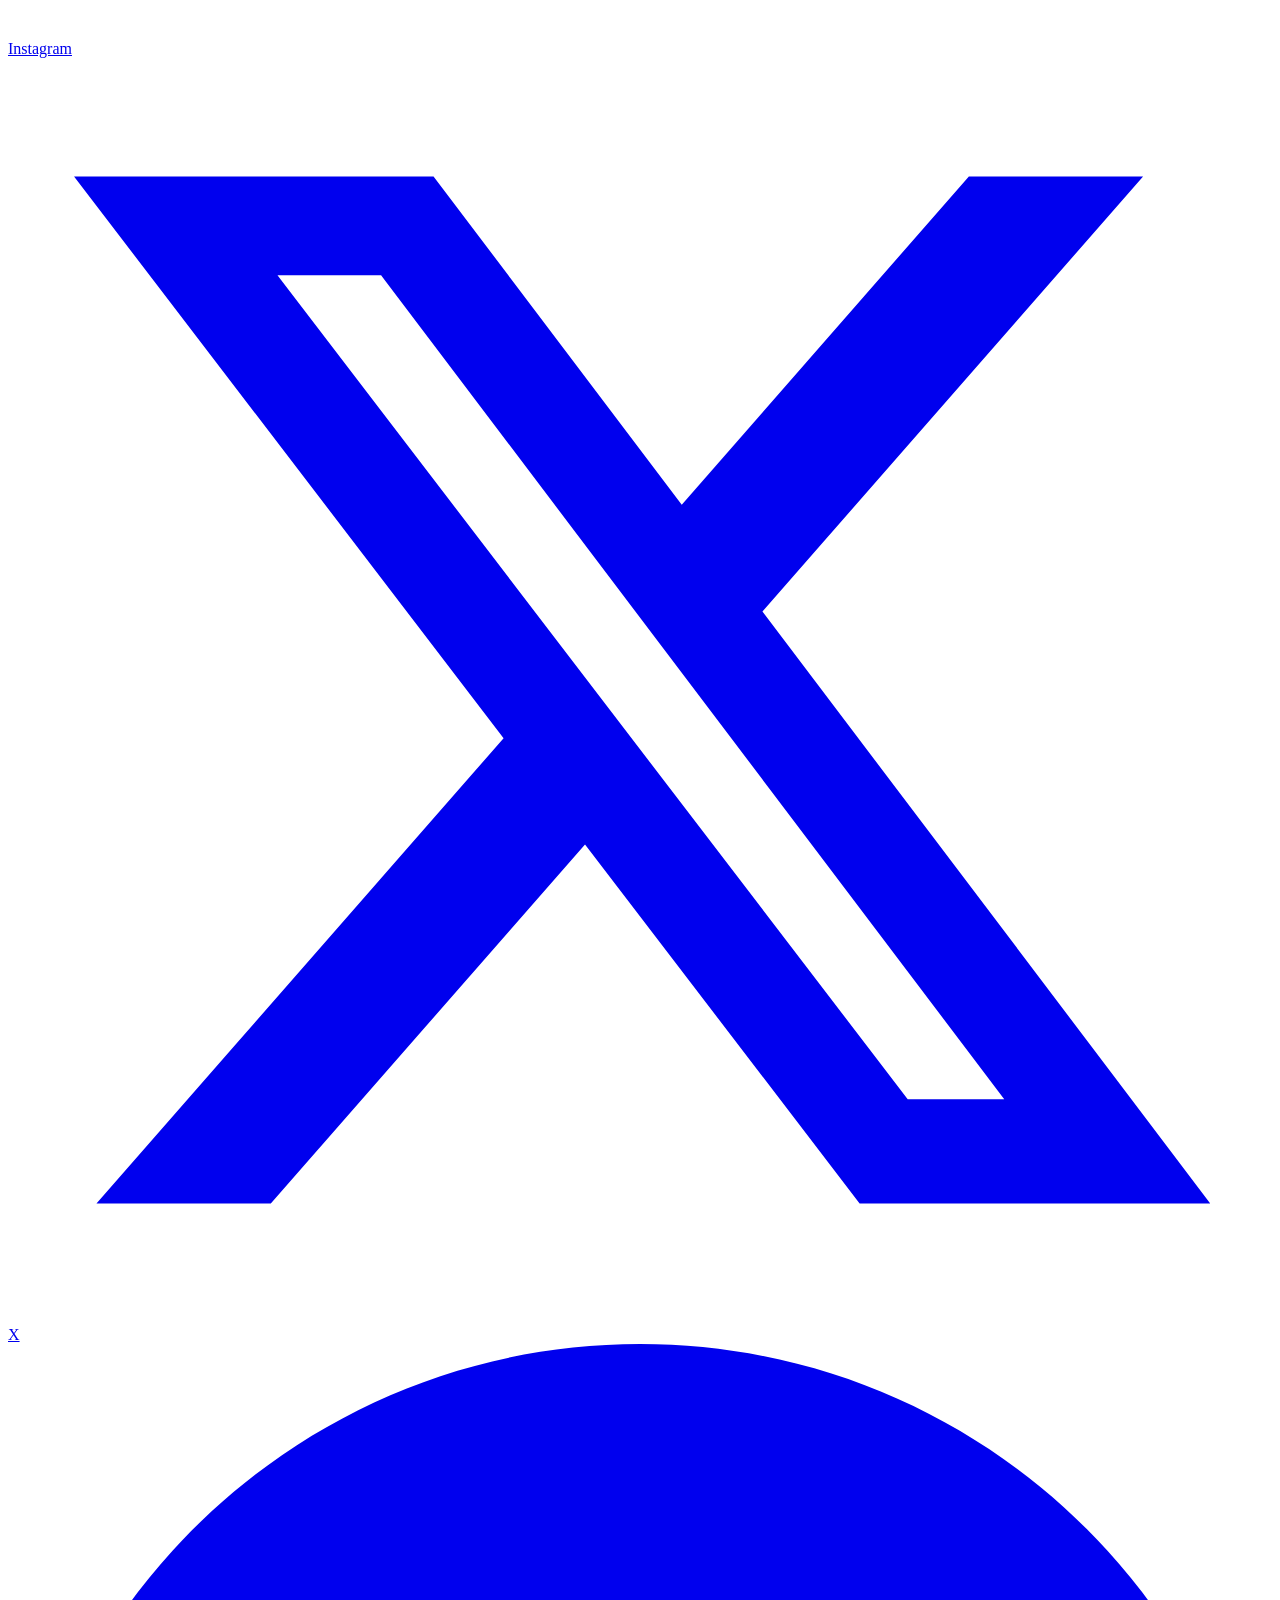
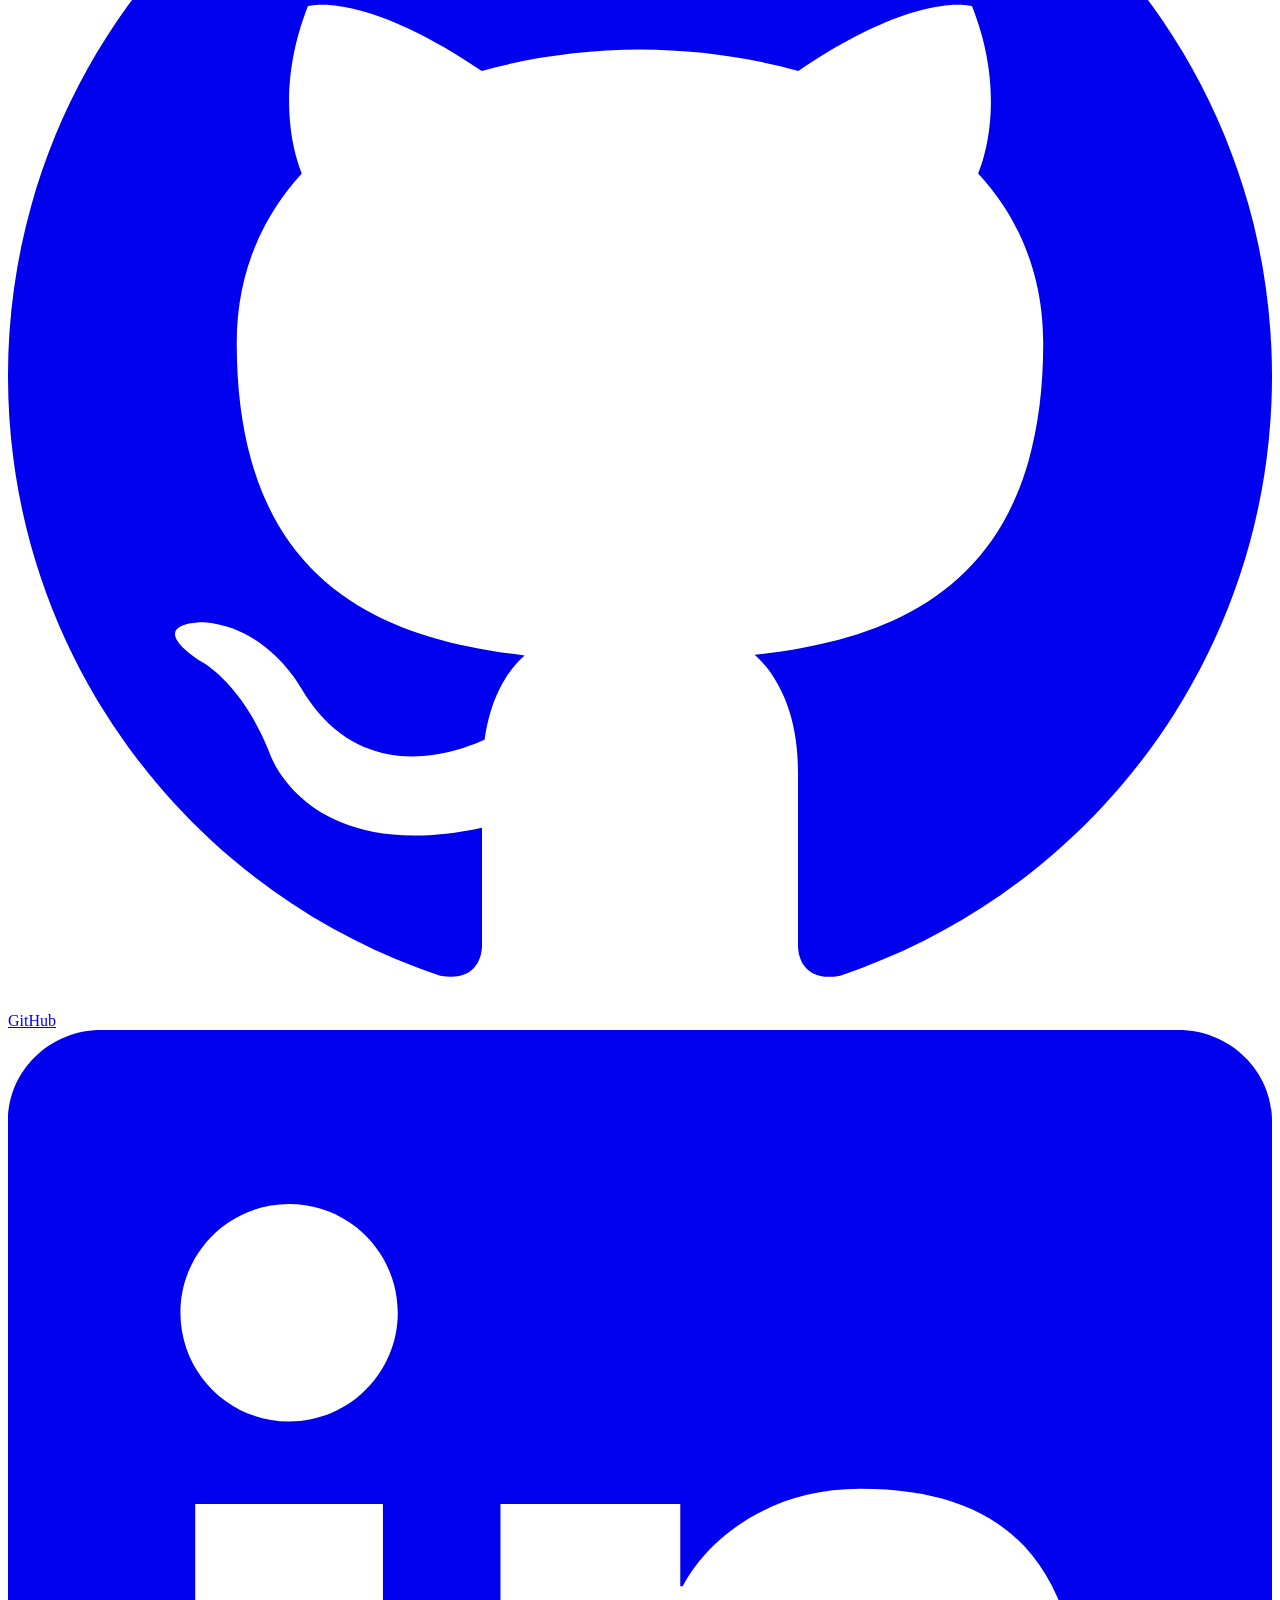
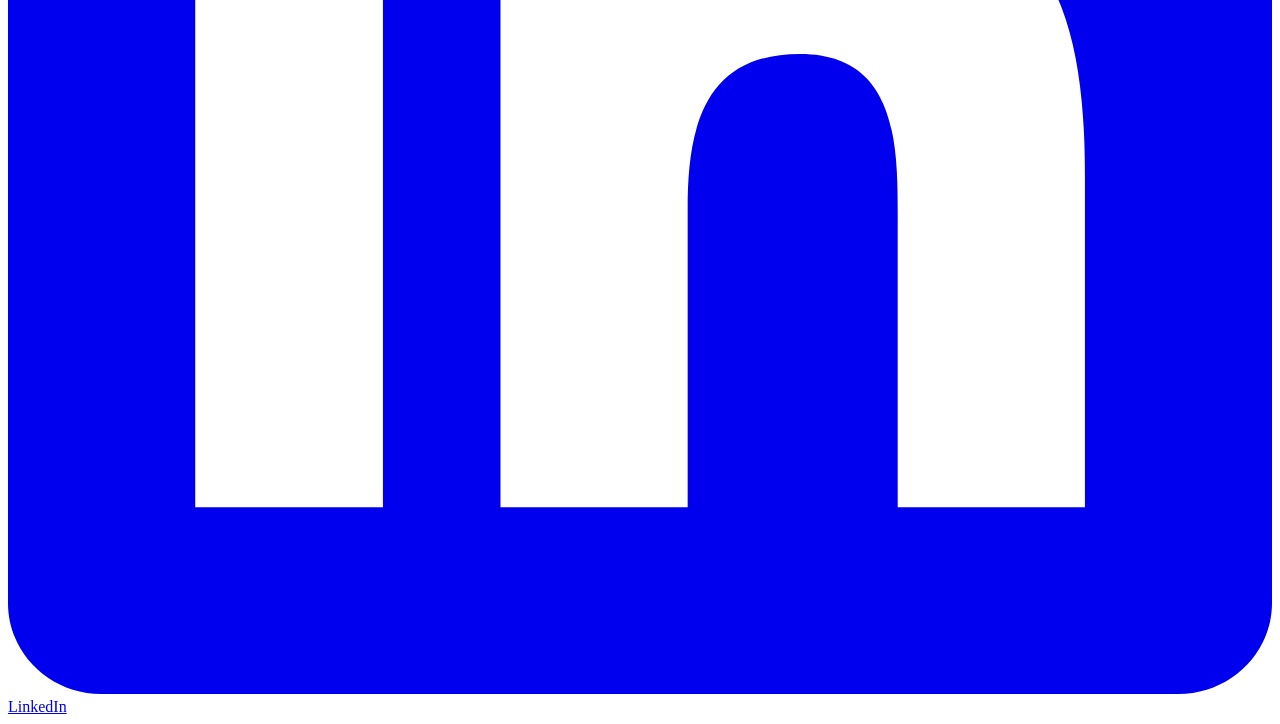
==== commit 28188bc0: "feat: ajout footer avec site et réseaux sociaux" ====
--- a/index.html
+++ b/index.html
@@ -6,74 +6,7 @@
 <title>Guide — WhatsApp Share + Translate</title>
 <link rel="preconnect" href="https://fonts.googleapis.com">
 <link href="https://fonts.googleapis.com/css2?family=Syne:wght@400;600;700;800&family=DM+Sans:opsz,wght@9..40,300;9..40,400;9..40,500&display=swap" rel="stylesheet">
-<style>
-*,*::before,*::after{box-sizing:border-box;margin:0;padding:0}
-:root{
-  --bg:#0a0c0f;--surface:#111418;--surface2:#171c23;--border:#222a35;
-  --accent:#25D366;--glow:rgba(37,211,102,.15);
-  --text:#eef1f5;--muted:#5e6e80;--mid:#94a3b6;
-}
-html{scroll-behavior:smooth}
-body{background:var(--bg);color:var(--text);font-family:'DM Sans',sans-serif;font-size:15px;line-height:1.7;min-height:100vh}
-.icon{display:inline-flex;align-items:center;justify-content:center;flex-shrink:0}
-.icon svg{display:block}
-.hero{background:linear-gradient(160deg,#071210 0%,#0a0c0f 65%);border-bottom:1px solid var(--border);padding:64px 40px 52px;text-align:center;position:relative;overflow:hidden}
-.hero::before{content:'';position:absolute;top:-80px;left:50%;transform:translateX(-50%);width:600px;height:340px;background:radial-gradient(ellipse,rgba(37,211,102,.16) 0%,transparent 68%);pointer-events:none}
-.hero-logo{width:72px;height:72px;margin:0 auto 22px;background:linear-gradient(145deg,#1fba58,#128C7E);border-radius:22px;display:flex;align-items:center;justify-content:center;box-shadow:0 0 40px rgba(37,211,102,.35);animation:float 3.5s ease-in-out infinite}
-@keyframes float{0%,100%{transform:translateY(0)}50%{transform:translateY(-7px)}}
-.hero h1{font-family:'Syne',sans-serif;font-size:clamp(24px,4vw,36px);font-weight:800;letter-spacing:-.02em;background:linear-gradient(135deg,#fff 25%,var(--accent));-webkit-background-clip:text;-webkit-text-fill-color:transparent;background-clip:text;margin-bottom:12px}
-.hero p{color:var(--mid);font-size:15.5px;max-width:460px;margin:0 auto 26px}
-.badges{display:flex;gap:8px;justify-content:center;flex-wrap:wrap}
-.badge{display:inline-flex;align-items:center;gap:6px;font-size:12px;font-weight:500;border:1px solid var(--border);border-radius:20px;padding:5px 13px;color:var(--mid);background:var(--surface)}
-.badge.green{border-color:rgba(37,211,102,.4);color:var(--accent);background:var(--glow)}
-.container{max-width:800px;margin:0 auto;padding:52px 28px 90px}
-section{margin-bottom:56px}
-.section-label{font-family:'Syne',sans-serif;font-size:11px;font-weight:700;letter-spacing:.13em;text-transform:uppercase;color:var(--accent);margin-bottom:10px}
-h2{font-family:'Syne',sans-serif;font-size:22px;font-weight:800;margin-bottom:20px}
-.feature-grid{display:grid;grid-template-columns:repeat(auto-fill,minmax(228px,1fr));gap:14px}
-.feature-card{background:var(--surface);border:1px solid var(--border);border-radius:14px;padding:20px;transition:border-color .2s,transform .2s}
-.feature-card:hover{border-color:rgba(37,211,102,.4);transform:translateY(-2px)}
-.feature-card-icon{width:40px;height:40px;border-radius:10px;background:var(--surface2);display:flex;align-items:center;justify-content:center;margin-bottom:14px}
-.feature-card h3{font-family:'Syne',sans-serif;font-size:14px;font-weight:700;margin-bottom:6px}
-.feature-card p{font-size:13px;color:var(--mid);line-height:1.6}
-.steps{display:flex;flex-direction:column}
-.step{display:grid;grid-template-columns:52px 1fr;gap:0 18px;padding:22px 0;border-bottom:1px solid var(--border)}
-.step:last-child{border-bottom:none}
-.step-num{display:flex;align-items:flex-start;justify-content:center;padding-top:2px}
-.step-circle{width:38px;height:38px;border-radius:50%;background:var(--surface2);border:2px solid var(--border);display:flex;align-items:center;justify-content:center;font-family:'Syne',sans-serif;font-weight:800;font-size:14px;color:var(--accent);flex-shrink:0;transition:all .3s}
-.step:hover .step-circle{background:var(--glow);border-color:var(--accent);box-shadow:0 0 14px rgba(37,211,102,.25)}
-.step-body h3{font-family:'Syne',sans-serif;font-size:15px;font-weight:700;margin-bottom:7px}
-.step-body p{color:var(--mid);font-size:14px;line-height:1.65}
-code{background:var(--surface2);border:1px solid var(--border);border-radius:5px;padding:1px 7px;font-size:12.5px;color:#a8c5a0;font-family:monospace}
-.code-block{background:var(--surface);border:1px solid var(--border);border-radius:10px;overflow:hidden;margin:14px 0}
-.code-bar{background:var(--surface2);padding:8px 14px;display:flex;justify-content:space-between;align-items:center;border-bottom:1px solid var(--border)}
-.code-bar span{font-size:11px;color:var(--muted);font-family:'Syne',sans-serif;letter-spacing:.06em;text-transform:uppercase}
-.code-bar button{font-size:11px;color:var(--mid);background:none;border:none;cursor:pointer;font-family:'DM Sans',sans-serif;transition:color .2s}
-.code-bar button:hover{color:var(--accent)}
-pre{padding:14px 16px;font-size:13px;color:#a8c5a0;line-height:1.6;overflow-x:auto;font-family:monospace}
-.lang-grid{display:flex;flex-wrap:wrap;gap:8px}
-.lang-pill{display:flex;align-items:center;gap:8px;background:var(--surface);border:1px solid var(--border);border-radius:8px;padding:7px 13px;font-size:13px}
-.alert{display:flex;gap:13px;align-items:flex-start;background:rgba(245,158,11,.07);border:1px solid rgba(245,158,11,.22);border-radius:11px;padding:15px 17px;margin:18px 0}
-.alert p{font-size:13.5px;color:#fbbf24;line-height:1.65}
-.alert p strong{font-weight:600}
-.tip{display:flex;gap:13px;align-items:flex-start;background:var(--glow);border:1px solid rgba(37,211,102,.22);border-radius:11px;padding:15px 17px;margin:18px 0}
-.tip p{font-size:13.5px;color:#86efac;line-height:1.65}
-.changelog{display:flex;flex-direction:column;gap:10px}
-.change-row{display:flex;align-items:flex-start;gap:12px;background:var(--surface);border:1px solid var(--border);border-radius:10px;padding:13px 16px}
-.change-tag{font-family:'Syne',sans-serif;font-size:10px;font-weight:700;letter-spacing:.08em;text-transform:uppercase;border-radius:5px;padding:3px 8px;white-space:nowrap;flex-shrink:0;margin-top:2px}
-.tag-fix{background:rgba(96,165,250,.12);color:#60a5fa;border:1px solid rgba(96,165,250,.25)}
-.tag-feat{background:rgba(37,211,102,.12);color:var(--accent);border:1px solid rgba(37,211,102,.25)}
-.tag-remove{background:rgba(248,113,113,.12);color:#f87171;border:1px solid rgba(248,113,113,.25)}
-.change-row p{font-size:13.5px;color:var(--mid);line-height:1.6}
-.change-row p strong{color:var(--text);font-weight:500}
-.cta-box{background:linear-gradient(135deg,#0c1c13 0%,#0a0f0d 100%);border:1px solid rgba(37,211,102,.28);border-radius:18px;padding:36px;text-align:center;position:relative;overflow:hidden}
-.cta-box::before{content:'';position:absolute;top:-50px;right:-50px;width:220px;height:220px;background:radial-gradient(circle,rgba(37,211,102,.12) 0%,transparent 70%)}
-.cta-box h2{font-size:20px;margin-bottom:9px}
-.cta-box p{color:var(--mid);font-size:14px}
-.sep{display:flex;align-items:center;gap:12px;margin:44px 0}
-.sep::before,.sep::after{content:'';flex:1;height:1px;background:var(--border)}
-.sep span{font-size:10px;color:var(--muted);font-family:'Syne',sans-serif;letter-spacing:.1em;text-transform:uppercase}
-</style>
+<link rel="stylesheet" href="styles.css">
 </head>
 <body>
 
@@ -356,5 +289,30 @@
   </div>
 
 </div>
+
+<footer>
+  <div class="footer-brand">
+    Créé par <a href="https://lassanasiby.com/" target="_blank" rel="noopener">Lassana Siby</a>
+  </div>
+  <div class="social-links">
+    <a href="https://instagram.com/siby_global" target="_blank" rel="noopener" class="social-link">
+      <svg viewBox="0 0 24 24" fill="none" stroke="currentColor" stroke-width="1.8" stroke-linecap="round" stroke-linejoin="round"><rect x="2" y="2" width="20" height="20" rx="5" ry="5"/><path d="M16 11.37A4 4 0 1112.63 8 4 4 0 0116 11.37z"/><line x1="17.5" y1="6.5" x2="17.51" y2="6.5"/></svg>
+      Instagram
+    </a>
+    <a href="https://x.com/sibyog13" target="_blank" rel="noopener" class="social-link">
+      <svg viewBox="0 0 24 24" fill="currentColor"><path d="M18.244 2.25h3.308l-7.227 8.26 8.502 11.24H16.17l-5.214-6.817L4.99 21.75H1.68l7.73-8.835L1.254 2.25H8.08l4.713 6.231zm-1.161 17.52h1.833L7.084 4.126H5.117z"/></svg>
+      X 
+    </a>
+    <a href="https://github.com/sibylassana95" target="_blank" rel="noopener" class="social-link">
+      <svg viewBox="0 0 24 24" fill="currentColor"><path d="M12 0c-6.626 0-12 5.373-12 12 0 5.302 3.438 9.8 8.207 11.387.599.111.793-.261.793-.577v-2.234c-3.338.726-4.033-1.416-4.033-1.416-.546-1.387-1.333-1.756-1.333-1.756-1.089-.745.083-.729.083-.729 1.205.084 1.839 1.237 1.839 1.237 1.07 1.834 2.807 1.304 3.492.997.107-.775.418-1.305.762-1.604-2.665-.305-5.467-1.334-5.467-5.931 0-1.311.469-2.381 1.236-3.221-.124-.303-.535-1.524.117-3.176 0 0 1.008-.322 3.301 1.23.957-.266 1.983-.399 3.003-.404 1.02.005 2.047.138 3.006.404 2.291-1.552 3.297-1.23 3.297-1.23.653 1.653.242 2.874.118 3.176.77.84 1.235 1.911 1.235 3.221 0 4.609-2.807 5.624-5.479 5.921.43.372.823 1.102.823 2.222v3.293c0 .319.192.694.801.576 4.765-1.589 8.199-6.086 8.199-11.386 0-6.627-5.373-12-12-12z"/></svg>
+      GitHub
+    </a>
+    <a href="https://www.linkedin.com/in/sibylassana/" target="_blank" rel="noopener" class="social-link">
+      <svg viewBox="0 0 24 24" fill="currentColor"><path d="M20.447 20.452h-3.554v-5.569c0-1.328-.027-3.037-1.852-3.037-1.853 0-2.136 1.445-2.136 2.939v5.667H9.351V9h3.414v1.561h.046c.477-.9 1.637-1.85 3.37-1.85 3.601 0 4.267 2.37 4.267 5.455v6.286zM5.337 7.433c-1.144 0-2.063-.926-2.063-2.065 0-1.138.92-2.063 2.063-2.063 1.14 0 2.064.925 2.064 2.063 0 1.139-.925 2.065-2.064 2.065zm1.782 13.019H3.555V9h3.564v11.452zM22.225 0H1.771C.792 0 0 .774 0 1.729v20.542C0 23.227.792 24 1.771 24h20.451C23.2 24 24 23.227 24 22.271V1.729C24 .774 23.2 0 22.222 0h.003z"/></svg>
+      LinkedIn
+    </a>
+  </div>
+</footer>
+
 </body>
 </html>
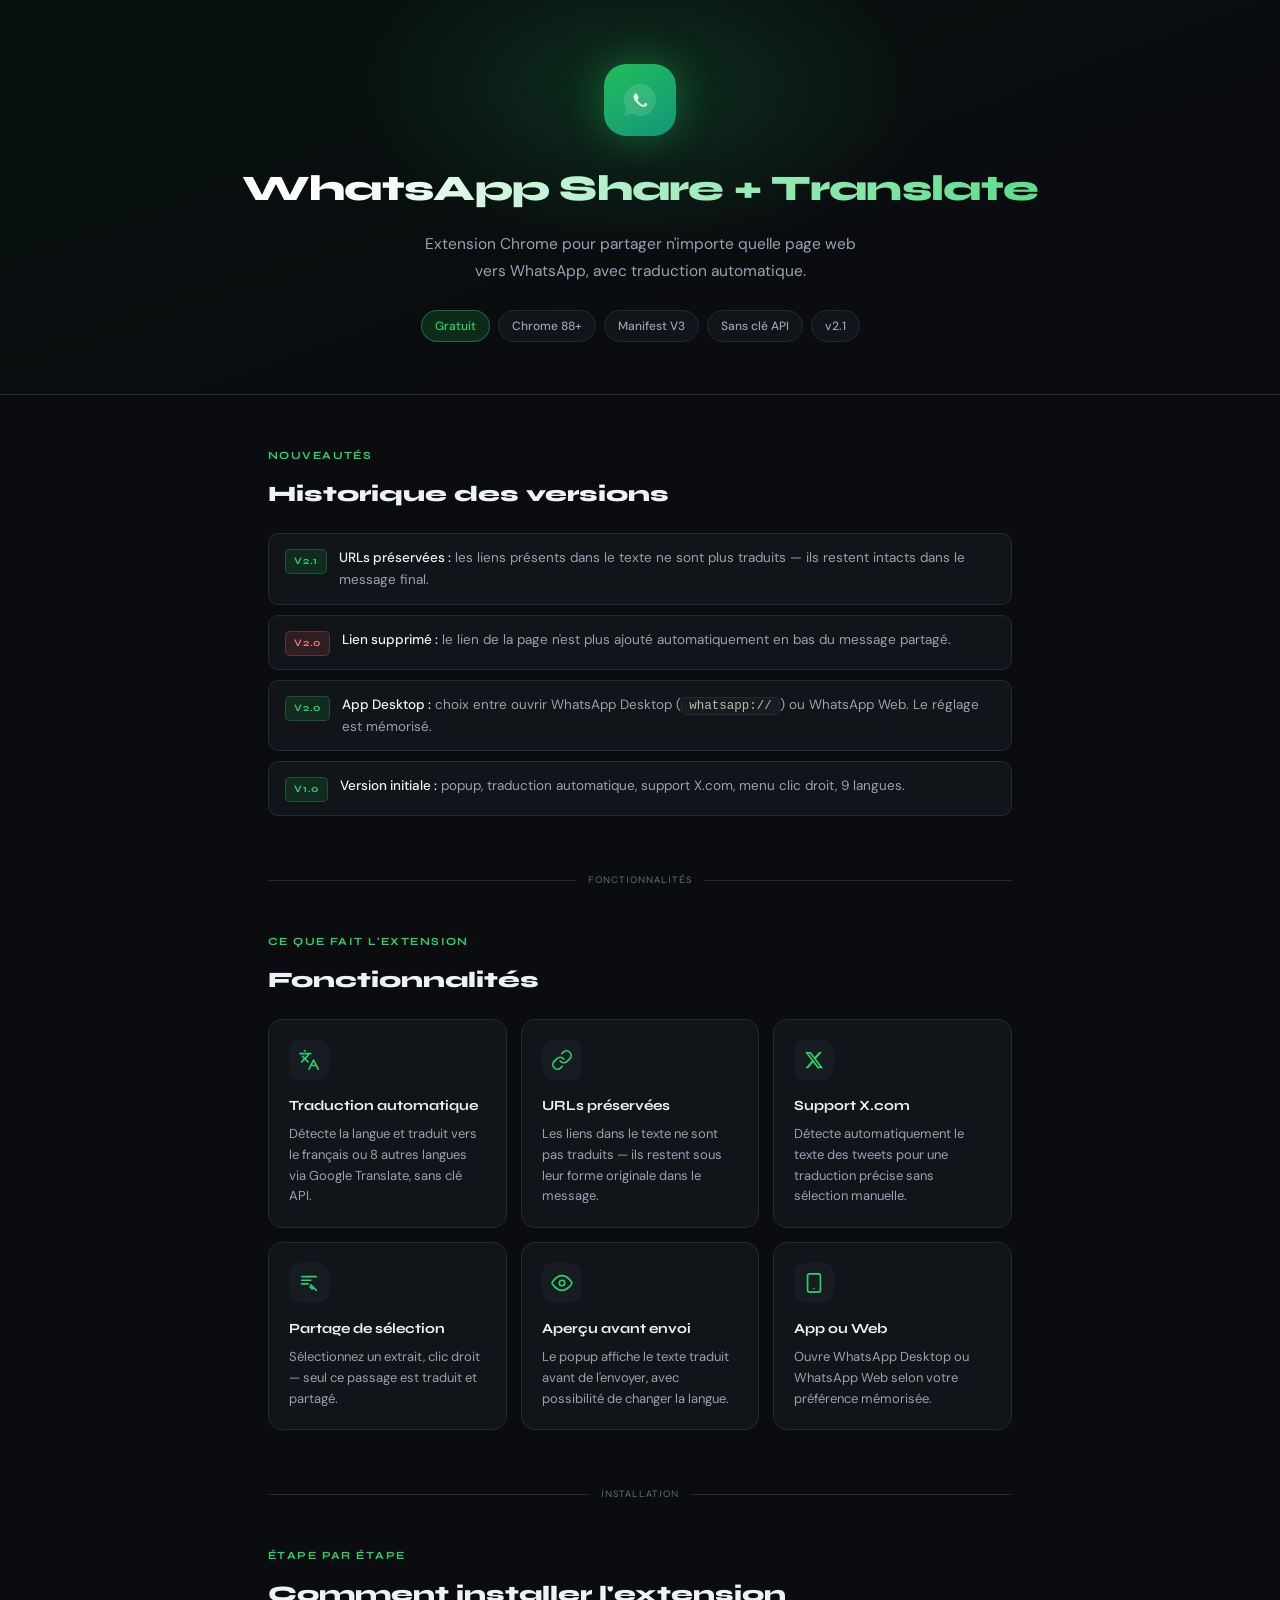
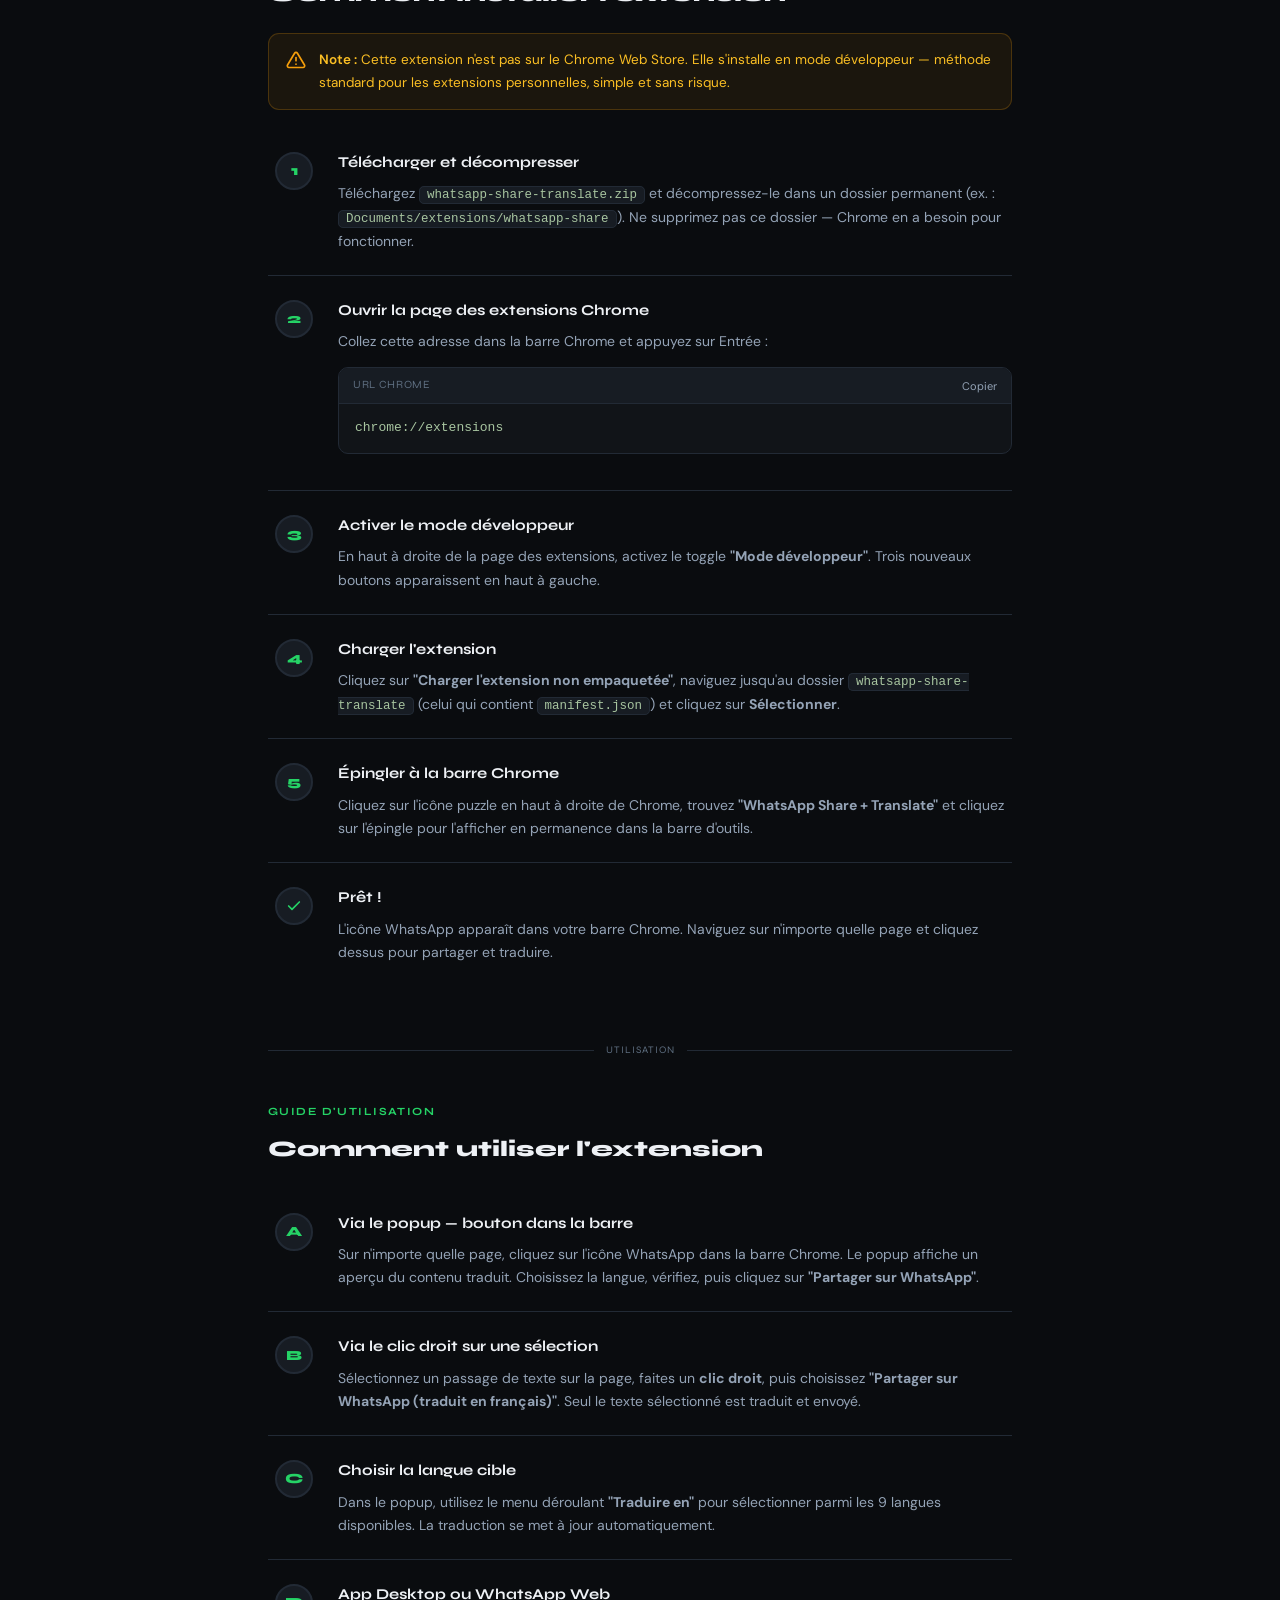
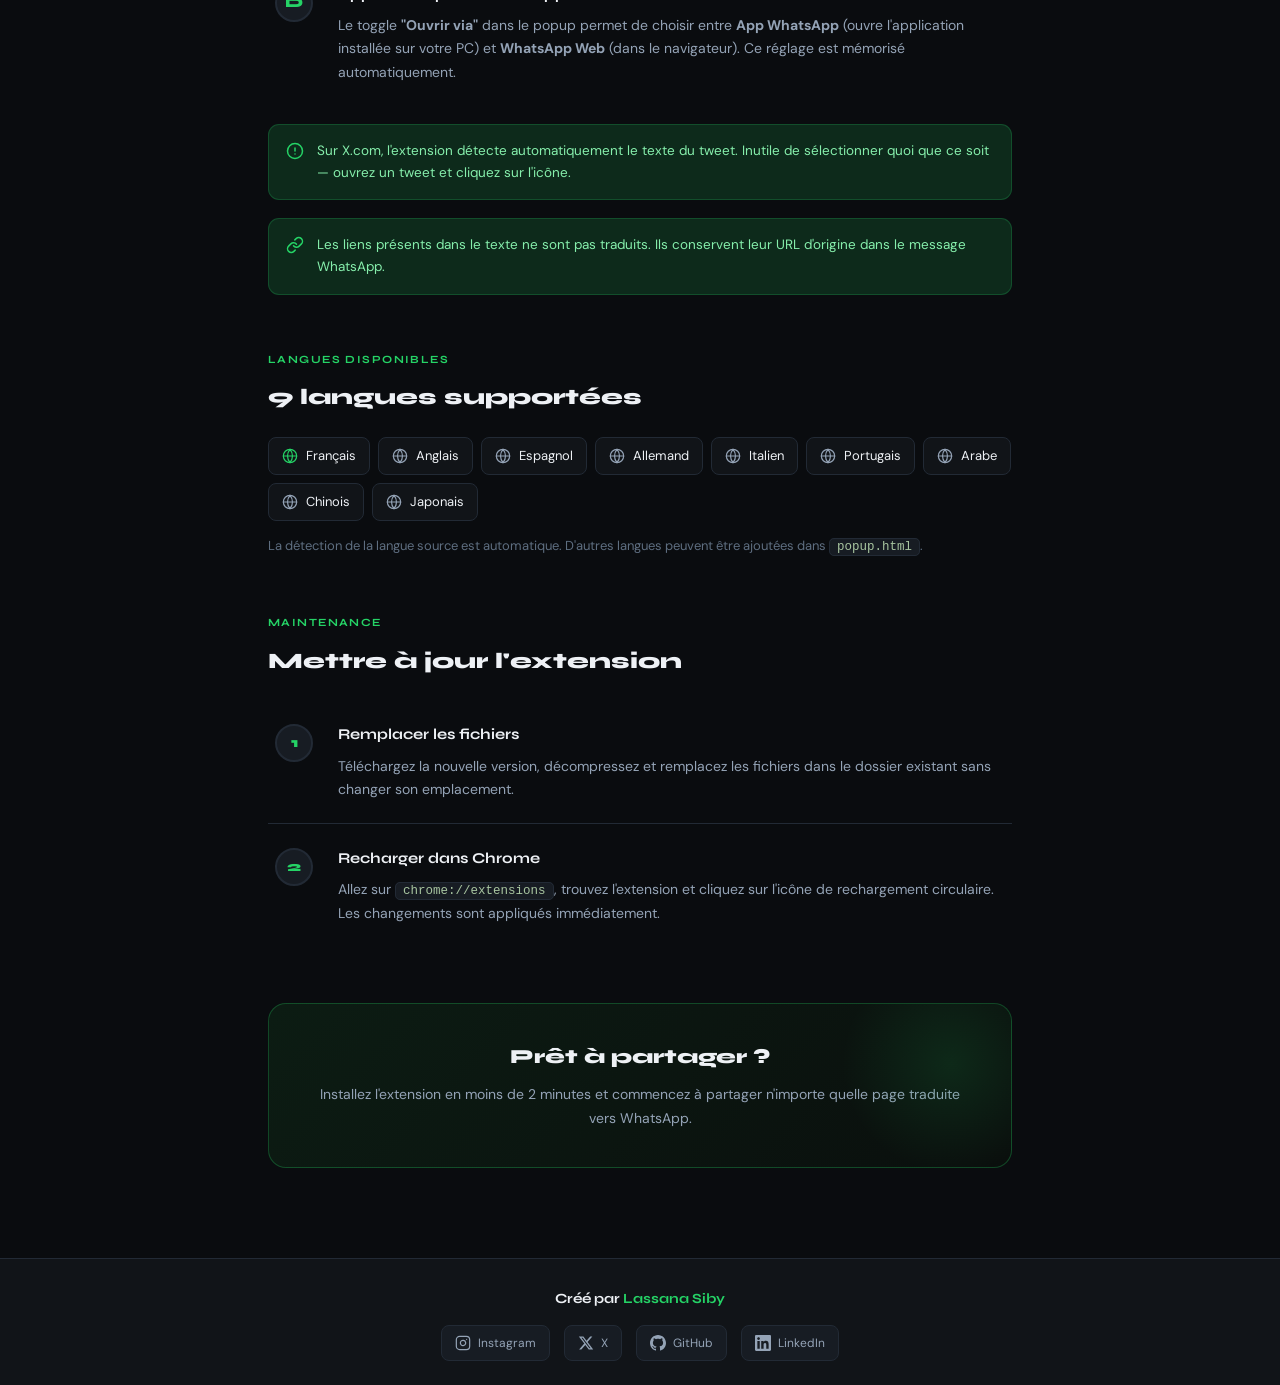
==== commit 91f4e7e9: "Ajout du favicon" ====
--- a/index.html
+++ b/index.html
@@ -4,6 +4,7 @@
 <meta charset="UTF-8">
 <meta name="viewport" content="width=device-width, initial-scale=1.0">
 <title>Guide — WhatsApp Share + Translate</title>
+<link rel="icon" href="favicon.png">
 <link rel="preconnect" href="https://fonts.googleapis.com">
 <link href="https://fonts.googleapis.com/css2?family=Syne:wght@400;600;700;800&family=DM+Sans:opsz,wght@9..40,300;9..40,400;9..40,500&display=swap" rel="stylesheet">
 <link rel="stylesheet" href="styles.css">
--- a/styles.css
+++ b/styles.css
@@ -0,0 +1,544 @@
+*,
+*::before,
+*::after {
+    box-sizing: border-box;
+    margin: 0;
+    padding: 0
+}
+
+:root {
+    --bg: #0a0c0f;
+    --surface: #111418;
+    --surface2: #171c23;
+    --border: #222a35;
+    --accent: #25D366;
+    --glow: rgba(37, 211, 102, .15);
+    --text: #eef1f5;
+    --muted: #5e6e80;
+    --mid: #94a3b6;
+}
+
+html {
+    scroll-behavior: smooth
+}
+
+body {
+    background: var(--bg);
+    color: var(--text);
+    font-family: 'DM Sans', sans-serif;
+    font-size: 15px;
+    line-height: 1.7;
+    min-height: 100vh
+}
+
+.icon {
+    display: inline-flex;
+    align-items: center;
+    justify-content: center;
+    flex-shrink: 0
+}
+
+.icon svg {
+    display: block
+}
+
+.hero {
+    background: linear-gradient(160deg, #071210 0%, #0a0c0f 65%);
+    border-bottom: 1px solid var(--border);
+    padding: 64px 40px 52px;
+    text-align: center;
+    position: relative;
+    overflow: hidden
+}
+
+.hero::before {
+    content: '';
+    position: absolute;
+    top: -80px;
+    left: 50%;
+    transform: translateX(-50%);
+    width: 600px;
+    height: 340px;
+    background: radial-gradient(ellipse, rgba(37, 211, 102, .16) 0%, transparent 68%);
+    pointer-events: none
+}
+
+.hero-logo {
+    width: 72px;
+    height: 72px;
+    margin: 0 auto 22px;
+    background: linear-gradient(145deg, #1fba58, #128C7E);
+    border-radius: 22px;
+    display: flex;
+    align-items: center;
+    justify-content: center;
+    box-shadow: 0 0 40px rgba(37, 211, 102, .35);
+    animation: float 3.5s ease-in-out infinite
+}
+
+@keyframes float {
+
+    0%,
+    100% {
+        transform: translateY(0)
+    }
+
+    50% {
+        transform: translateY(-7px)
+    }
+}
+
+.hero h1 {
+    font-family: 'Syne', sans-serif;
+    font-size: clamp(24px, 4vw, 36px);
+    font-weight: 800;
+    letter-spacing: -.02em;
+    background: linear-gradient(135deg, #fff 25%, var(--accent));
+    -webkit-background-clip: text;
+    -webkit-text-fill-color: transparent;
+    background-clip: text;
+    margin-bottom: 12px
+}
+
+.hero p {
+    color: var(--mid);
+    font-size: 15.5px;
+    max-width: 460px;
+    margin: 0 auto 26px
+}
+
+.badges {
+    display: flex;
+    gap: 8px;
+    justify-content: center;
+    flex-wrap: wrap
+}
+
+.badge {
+    display: inline-flex;
+    align-items: center;
+    gap: 6px;
+    font-size: 12px;
+    font-weight: 500;
+    border: 1px solid var(--border);
+    border-radius: 20px;
+    padding: 5px 13px;
+    color: var(--mid);
+    background: var(--surface)
+}
+
+.badge.green {
+    border-color: rgba(37, 211, 102, .4);
+    color: var(--accent);
+    background: var(--glow)
+}
+
+.container {
+    max-width: 800px;
+    margin: 0 auto;
+    padding: 52px 28px 90px
+}
+
+section {
+    margin-bottom: 56px
+}
+
+.section-label {
+    font-family: 'Syne', sans-serif;
+    font-size: 11px;
+    font-weight: 700;
+    letter-spacing: .13em;
+    text-transform: uppercase;
+    color: var(--accent);
+    margin-bottom: 10px
+}
+
+h2 {
+    font-family: 'Syne', sans-serif;
+    font-size: 22px;
+    font-weight: 800;
+    margin-bottom: 20px
+}
+
+.feature-grid {
+    display: grid;
+    grid-template-columns: repeat(auto-fill, minmax(228px, 1fr));
+    gap: 14px
+}
+
+.feature-card {
+    background: var(--surface);
+    border: 1px solid var(--border);
+    border-radius: 14px;
+    padding: 20px;
+    transition: border-color .2s, transform .2s
+}
+
+.feature-card:hover {
+    border-color: rgba(37, 211, 102, .4);
+    transform: translateY(-2px)
+}
+
+.feature-card-icon {
+    width: 40px;
+    height: 40px;
+    border-radius: 10px;
+    background: var(--surface2);
+    display: flex;
+    align-items: center;
+    justify-content: center;
+    margin-bottom: 14px
+}
+
+.feature-card h3 {
+    font-family: 'Syne', sans-serif;
+    font-size: 14px;
+    font-weight: 700;
+    margin-bottom: 6px
+}
+
+.feature-card p {
+    font-size: 13px;
+    color: var(--mid);
+    line-height: 1.6
+}
+
+.steps {
+    display: flex;
+    flex-direction: column
+}
+
+.step {
+    display: grid;
+    grid-template-columns: 52px 1fr;
+    gap: 0 18px;
+    padding: 22px 0;
+    border-bottom: 1px solid var(--border)
+}
+
+.step:last-child {
+    border-bottom: none
+}
+
+.step-num {
+    display: flex;
+    align-items: flex-start;
+    justify-content: center;
+    padding-top: 2px
+}
+
+.step-circle {
+    width: 38px;
+    height: 38px;
+    border-radius: 50%;
+    background: var(--surface2);
+    border: 2px solid var(--border);
+    display: flex;
+    align-items: center;
+    justify-content: center;
+    font-family: 'Syne', sans-serif;
+    font-weight: 800;
+    font-size: 14px;
+    color: var(--accent);
+    flex-shrink: 0;
+    transition: all .3s
+}
+
+.step:hover .step-circle {
+    background: var(--glow);
+    border-color: var(--accent);
+    box-shadow: 0 0 14px rgba(37, 211, 102, .25)
+}
+
+.step-body h3 {
+    font-family: 'Syne', sans-serif;
+    font-size: 15px;
+    font-weight: 700;
+    margin-bottom: 7px
+}
+
+.step-body p {
+    color: var(--mid);
+    font-size: 14px;
+    line-height: 1.65
+}
+
+code {
+    background: var(--surface2);
+    border: 1px solid var(--border);
+    border-radius: 5px;
+    padding: 1px 7px;
+    font-size: 12.5px;
+    color: #a8c5a0;
+    font-family: monospace
+}
+
+.code-block {
+    background: var(--surface);
+    border: 1px solid var(--border);
+    border-radius: 10px;
+    overflow: hidden;
+    margin: 14px 0
+}
+
+.code-bar {
+    background: var(--surface2);
+    padding: 8px 14px;
+    display: flex;
+    justify-content: space-between;
+    align-items: center;
+    border-bottom: 1px solid var(--border)
+}
+
+.code-bar span {
+    font-size: 11px;
+    color: var(--muted);
+    font-family: 'Syne', sans-serif;
+    letter-spacing: .06em;
+    text-transform: uppercase
+}
+
+.code-bar button {
+    font-size: 11px;
+    color: var(--mid);
+    background: none;
+    border: none;
+    cursor: pointer;
+    font-family: 'DM Sans', sans-serif;
+    transition: color .2s
+}
+
+.code-bar button:hover {
+    color: var(--accent)
+}
+
+pre {
+    padding: 14px 16px;
+    font-size: 13px;
+    color: #a8c5a0;
+    line-height: 1.6;
+    overflow-x: auto;
+    font-family: monospace
+}
+
+.lang-grid {
+    display: flex;
+    flex-wrap: wrap;
+    gap: 8px
+}
+
+.lang-pill {
+    display: flex;
+    align-items: center;
+    gap: 8px;
+    background: var(--surface);
+    border: 1px solid var(--border);
+    border-radius: 8px;
+    padding: 7px 13px;
+    font-size: 13px
+}
+
+.alert {
+    display: flex;
+    gap: 13px;
+    align-items: flex-start;
+    background: rgba(245, 158, 11, .07);
+    border: 1px solid rgba(245, 158, 11, .22);
+    border-radius: 11px;
+    padding: 15px 17px;
+    margin: 18px 0
+}
+
+.alert p {
+    font-size: 13.5px;
+    color: #fbbf24;
+    line-height: 1.65
+}
+
+.alert p strong {
+    font-weight: 600
+}
+
+.tip {
+    display: flex;
+    gap: 13px;
+    align-items: flex-start;
+    background: var(--glow);
+    border: 1px solid rgba(37, 211, 102, .22);
+    border-radius: 11px;
+    padding: 15px 17px;
+    margin: 18px 0
+}
+
+.tip p {
+    font-size: 13.5px;
+    color: #86efac;
+    line-height: 1.65
+}
+
+.changelog {
+    display: flex;
+    flex-direction: column;
+    gap: 10px
+}
+
+.change-row {
+    display: flex;
+    align-items: flex-start;
+    gap: 12px;
+    background: var(--surface);
+    border: 1px solid var(--border);
+    border-radius: 10px;
+    padding: 13px 16px
+}
+
+.change-tag {
+    font-family: 'Syne', sans-serif;
+    font-size: 10px;
+    font-weight: 700;
+    letter-spacing: .08em;
+    text-transform: uppercase;
+    border-radius: 5px;
+    padding: 3px 8px;
+    white-space: nowrap;
+    flex-shrink: 0;
+    margin-top: 2px
+}
+
+.tag-fix {
+    background: rgba(96, 165, 250, .12);
+    color: #60a5fa;
+    border: 1px solid rgba(96, 165, 250, .25)
+}
+
+.tag-feat {
+    background: rgba(37, 211, 102, .12);
+    color: var(--accent);
+    border: 1px solid rgba(37, 211, 102, .25)
+}
+
+.tag-remove {
+    background: rgba(248, 113, 113, .12);
+    color: #f87171;
+    border: 1px solid rgba(248, 113, 113, .25)
+}
+
+.change-row p {
+    font-size: 13.5px;
+    color: var(--mid);
+    line-height: 1.6
+}
+
+.change-row p strong {
+    color: var(--text);
+    font-weight: 500
+}
+
+.cta-box {
+    background: linear-gradient(135deg, #0c1c13 0%, #0a0f0d 100%);
+    border: 1px solid rgba(37, 211, 102, .28);
+    border-radius: 18px;
+    padding: 36px;
+    text-align: center;
+    position: relative;
+    overflow: hidden
+}
+
+.cta-box::before {
+    content: '';
+    position: absolute;
+    top: -50px;
+    right: -50px;
+    width: 220px;
+    height: 220px;
+    background: radial-gradient(circle, rgba(37, 211, 102, .12) 0%, transparent 70%)
+}
+
+.cta-box h2 {
+    font-size: 20px;
+    margin-bottom: 9px
+}
+
+.cta-box p {
+    color: var(--mid);
+    font-size: 14px
+}
+
+.sep {
+    display: flex;
+    align-items: center;
+    gap: 12px;
+    margin: 44px 0
+}
+
+.sep::before,
+.sep::after {
+    content: '';
+    flex: 1;
+    height: 1px;
+    background: var(--border)
+}
+
+.sep span {
+    font-size: 10px;
+    color: var(--muted);
+    font-family: 'Syne', sans-serif;
+    letter-spacing: .1em;
+    text-transform: uppercase
+}
+
+footer {
+    background: var(--surface);
+    border-top: 1px solid var(--border);
+    padding: 28px;
+    text-align: center
+}
+
+.footer-brand {
+    font-family: 'Syne', sans-serif;
+    font-weight: 700;
+    font-size: 14px;
+    color: var(--text);
+    margin-bottom: 14px
+}
+
+.footer-brand a {
+    color: var(--accent);
+    text-decoration: none;
+    transition: opacity .2s
+}
+
+.footer-brand a:hover {
+    opacity: .8
+}
+
+.social-links {
+    display: flex;
+    gap: 14px;
+    justify-content: center;
+    flex-wrap: wrap
+}
+
+.social-link {
+    display: flex;
+    align-items: center;
+    gap: 7px;
+    font-size: 12px;
+    color: var(--mid);
+    text-decoration: none;
+    background: var(--surface2);
+    border: 1px solid var(--border);
+    border-radius: 8px;
+    padding: 7px 13px;
+    transition: border-color .2s, color .2s
+}
+
+.social-link:hover {
+    border-color: var(--accent);
+    color: var(--text)
+}
+
+.social-link svg {
+    width: 16px;
+    height: 16px
+}
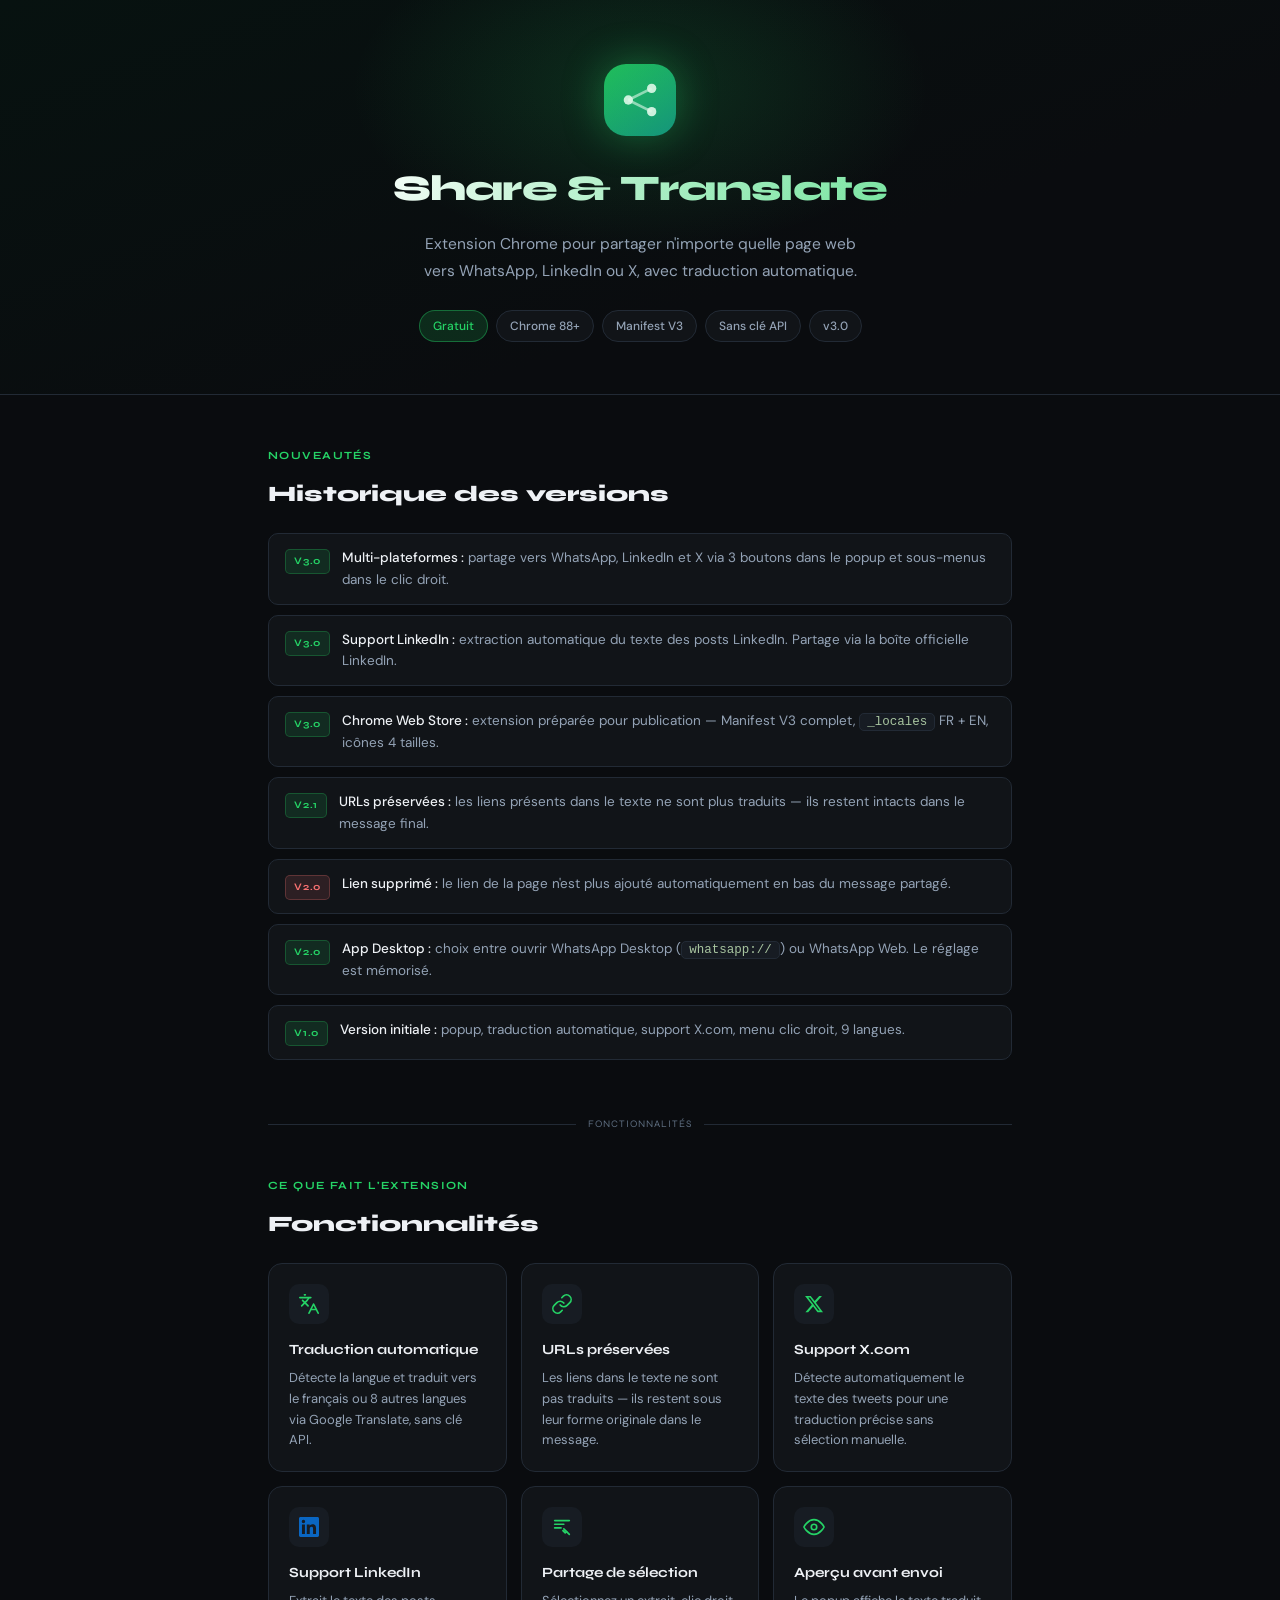
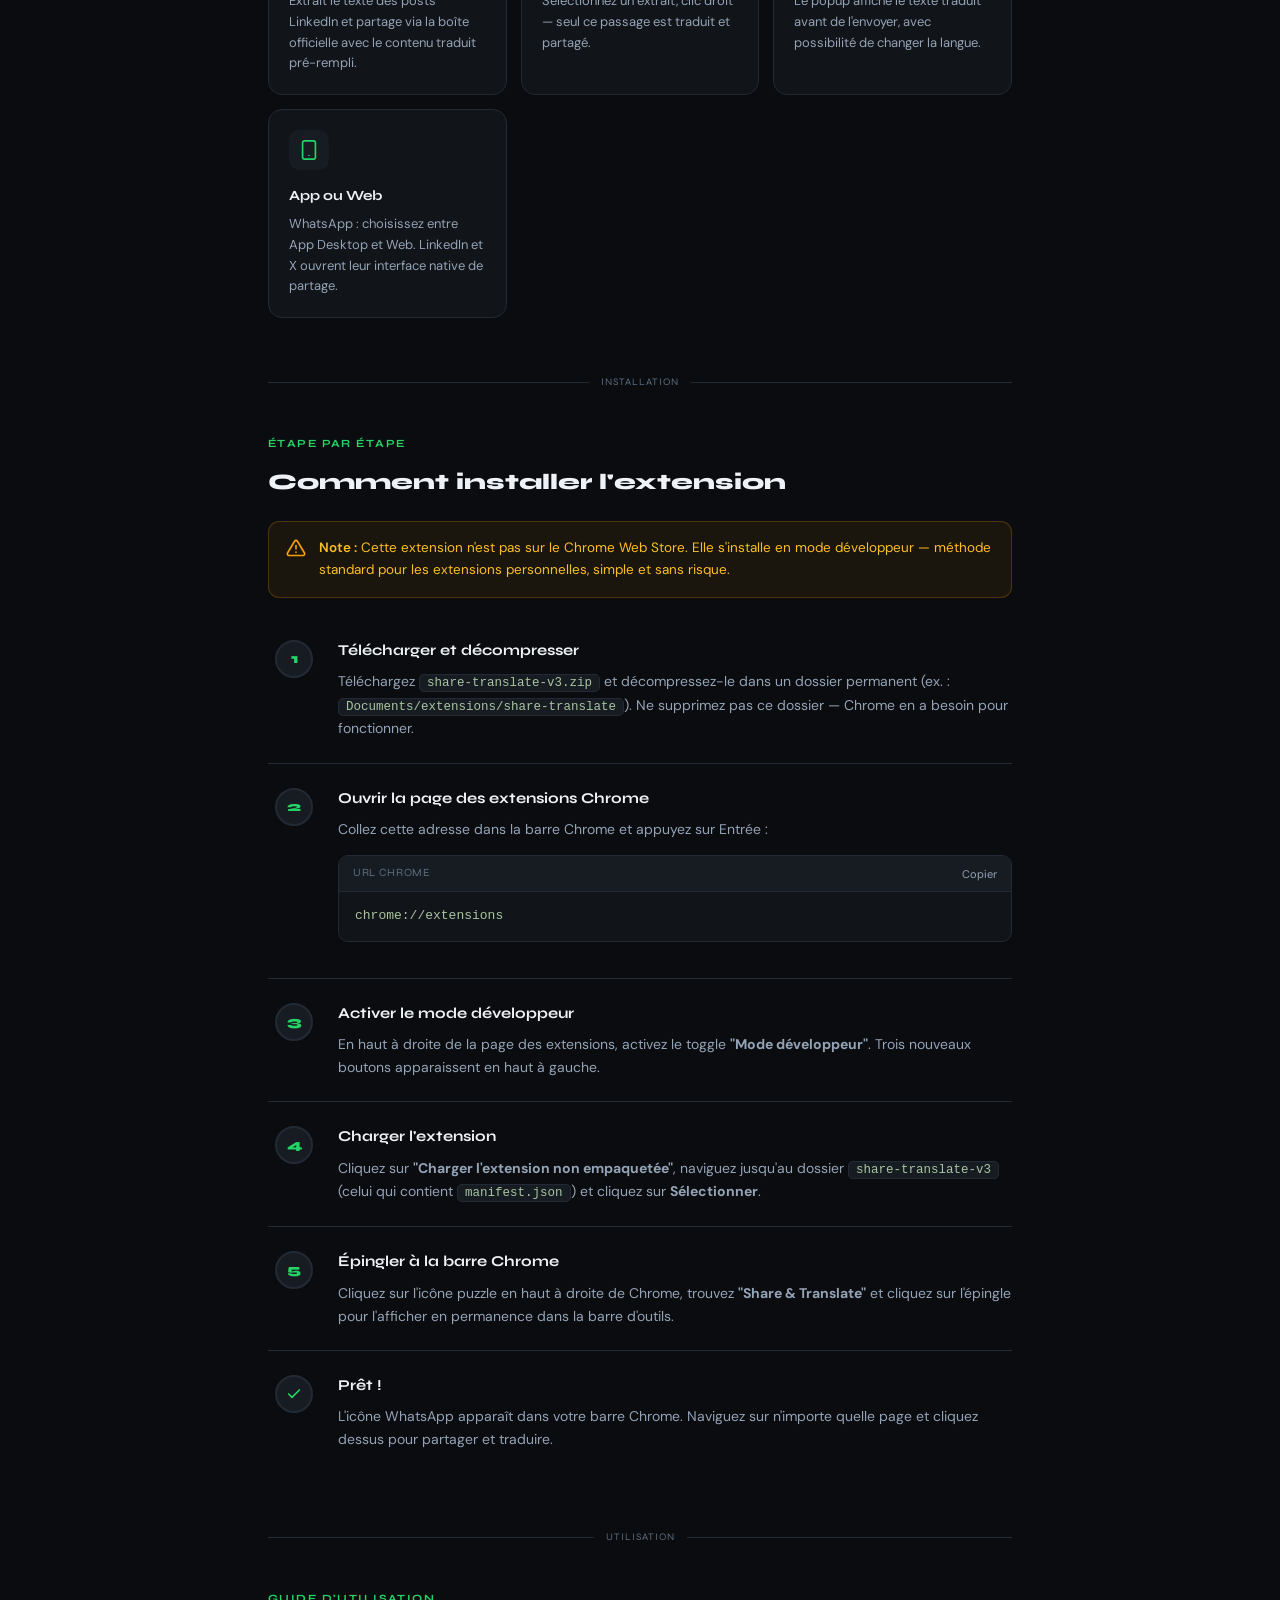
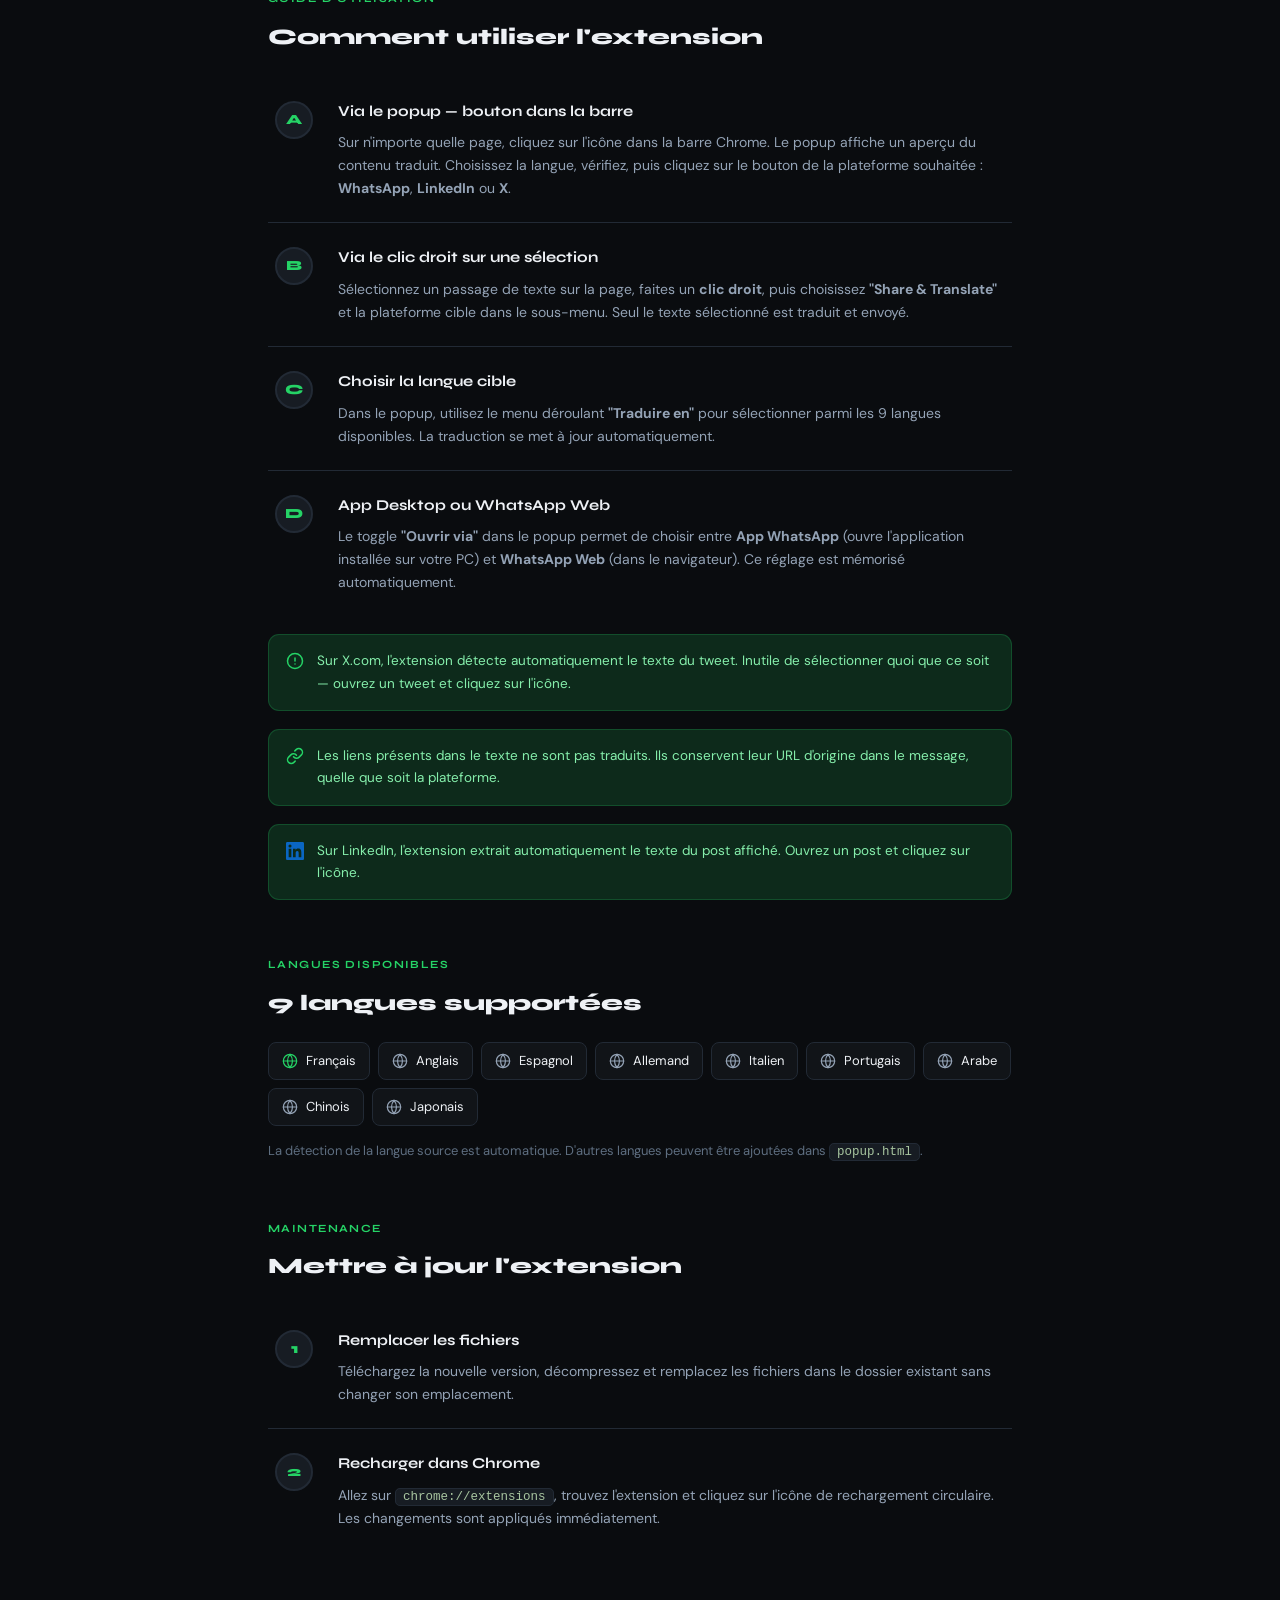
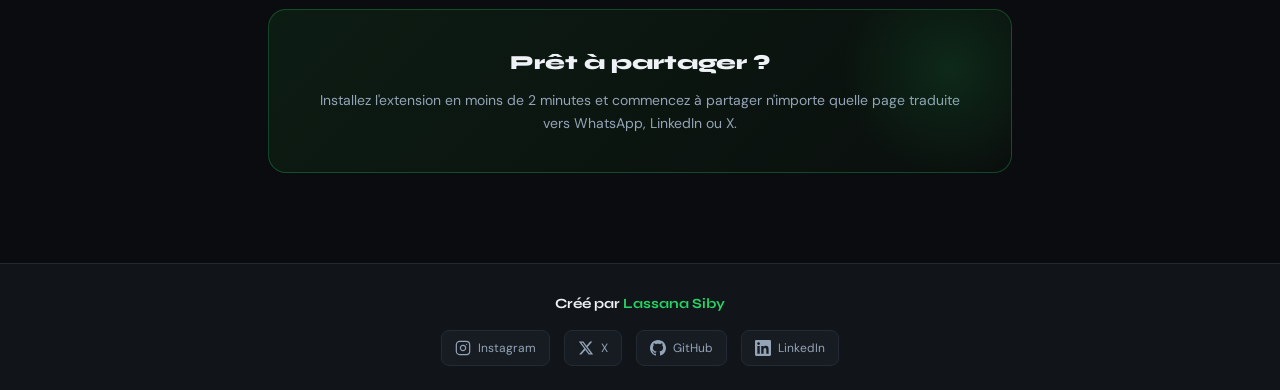
==== commit d3a9e94e: "Mise  à jour les deux fichiers avec les changements de la v3 (LinkedIn, X, 3 plateformes, nouveau no" ====
--- a/index.html
+++ b/index.html
@@ -3,7 +3,7 @@
 <head>
 <meta charset="UTF-8">
 <meta name="viewport" content="width=device-width, initial-scale=1.0">
-<title>Guide — WhatsApp Share + Translate</title>
+<title>Guide — Share &amp; Translate</title>
 <link rel="icon" href="favicon.png">
 <link rel="preconnect" href="https://fonts.googleapis.com">
 <link href="https://fonts.googleapis.com/css2?family=Syne:wght@400;600;700;800&family=DM+Sans:opsz,wght@9..40,300;9..40,400;9..40,500&display=swap" rel="stylesheet">
@@ -13,19 +13,22 @@
 
 <div class="hero">
   <div class="hero-logo">
-    <svg width="40" height="40" viewBox="0 0 40 40" fill="none" xmlns="http://www.w3.org/2000/svg">
-      <path d="M20 4C11.163 4 4 11.163 4 20c0 2.955.79 5.724 2.17 8.113L4 36l8.14-2.136A15.93 15.93 0 0020 36c8.837 0 16-7.163 16-16S28.837 4 20 4z" fill="white" fill-opacity=".15"/>
-      <path d="M28.5 24.4c-.4-.2-2.3-1.1-2.6-1.3-.3-.1-.6-.2-.8.2-.3.4-1 1.3-1.2 1.5-.2.2-.5.3-.9.1-.4-.2-1.7-.6-3.2-2-1.2-1.1-2-2.4-2.2-2.8-.2-.4 0-.6.2-.8l.6-.7c.2-.2.2-.4.3-.6.1-.2 0-.4-.1-.6-.1-.2-1-2.3-1.3-3.1-.3-.8-.7-.7-1-.7h-.7c-.2 0-.6.1-.9.5-.3.3-1.2 1.2-1.2 2.9 0 1.7 1.3 3.4 1.4 3.6.1.2 2.4 3.8 5.9 5.3 3.4 1.5 3.4 1 4 .9.6 0 1.9-.8 2.1-1.5.3-.7.3-1.3.2-1.5z" fill="white"/>
+    <svg width="40" height="40" viewBox="0 0 24 24" fill="none">
+      <circle cx="5" cy="12" r="2.8" fill="white" fill-opacity=".9"/>
+      <circle cx="19" cy="5" r="2.8" fill="white" fill-opacity=".9"/>
+      <circle cx="19" cy="19" r="2.8" fill="white" fill-opacity=".9"/>
+      <line x1="5" y1="12" x2="19" y2="5" stroke="white" stroke-opacity=".6" stroke-width="1.6"/>
+      <line x1="5" y1="12" x2="19" y2="19" stroke="white" stroke-opacity=".6" stroke-width="1.6"/>
     </svg>
   </div>
-  <h1>WhatsApp Share + Translate</h1>
-  <p>Extension Chrome pour partager n'importe quelle page web vers WhatsApp, avec traduction automatique.</p>
+  <h1>Share &amp; Translate</h1>
+  <p>Extension Chrome pour partager n'importe quelle page web vers WhatsApp, LinkedIn ou X, avec traduction automatique.</p>
   <div class="badges">
     <span class="badge green">Gratuit</span>
     <span class="badge">Chrome 88+</span>
     <span class="badge">Manifest V3</span>
     <span class="badge">Sans clé API</span>
-    <span class="badge">v2.1</span>
+    <span class="badge">v3.0</span>
   </div>
 </div>
 
@@ -36,6 +39,18 @@
     <h2>Historique des versions</h2>
     <div class="changelog">
       <div class="change-row">
+        <span class="change-tag tag-feat">v3.0</span>
+        <p><strong>Multi-plateformes :</strong> partage vers WhatsApp, LinkedIn et X via 3 boutons dans le popup et sous-menus dans le clic droit.</p>
+      </div>
+      <div class="change-row">
+        <span class="change-tag tag-feat">v3.0</span>
+        <p><strong>Support LinkedIn :</strong> extraction automatique du texte des posts LinkedIn. Partage via la boîte officielle LinkedIn.</p>
+      </div>
+      <div class="change-row">
+        <span class="change-tag tag-feat">v3.0</span>
+        <p><strong>Chrome Web Store :</strong> extension préparée pour publication — Manifest V3 complet, <code>_locales</code> FR + EN, icônes 4 tailles.</p>
+      </div>
+      <div class="change-row">
         <span class="change-tag tag-feat">v2.1</span>
         <p><strong>URLs préservées :</strong> les liens présents dans le texte ne sont plus traduits — ils restent intacts dans le message final.</p>
       </div>
@@ -87,6 +102,14 @@
 
       <div class="feature-card">
         <div class="feature-card-icon">
+          <svg width="20" height="20" viewBox="0 0 24 24" fill="#0A66C2"><path d="M20.447 20.452h-3.554v-5.569c0-1.328-.027-3.037-1.852-3.037-1.853 0-2.136 1.445-2.136 2.939v5.667H9.351V9h3.414v1.561h.046c.477-.9 1.637-1.85 3.37-1.85 3.601 0 4.267 2.37 4.267 5.455v6.286zM5.337 7.433a2.062 2.062 0 01-2.063-2.065 2.064 2.064 0 112.063 2.065zm1.782 13.019H3.555V9h3.564v11.452zM22.225 0H1.771C.792 0 0 .774 0 1.729v20.542C0 23.227.792 24 1.771 24h20.451C23.2 24 24 23.227 24 22.271V1.729C24 .774 23.2 0 22.222 0h.003z"/></svg>
+        </div>
+        <h3>Support LinkedIn</h3>
+        <p>Extrait le texte des posts LinkedIn et partage via la boîte officielle avec le contenu traduit pré-rempli.</p>
+      </div>
+
+      <div class="feature-card">
+        <div class="feature-card-icon">
           <svg width="22" height="22" viewBox="0 0 24 24" fill="none" stroke="#25D366" stroke-width="1.8" stroke-linecap="round" stroke-linejoin="round"><path d="M4 5h16"/><path d="M4 9h10"/><path d="M4 13h7"/><path d="M14 14l3 3-1.5 1.5L13 16"/><path d="M17 17l3 3"/></svg>
         </div>
         <h3>Partage de sélection</h3>
@@ -106,7 +129,7 @@
           <svg width="22" height="22" viewBox="0 0 24 24" fill="none" stroke="#25D366" stroke-width="1.8" stroke-linecap="round" stroke-linejoin="round"><rect x="5" y="2" width="14" height="20" rx="2" ry="2"/><line x1="12" y1="18" x2="12.01" y2="18"/></svg>
         </div>
         <h3>App ou Web</h3>
-        <p>Ouvre WhatsApp Desktop ou WhatsApp Web selon votre préférence mémorisée.</p>
+        <p>WhatsApp : choisissez entre App Desktop et Web. LinkedIn et X ouvrent leur interface native de partage.</p>
       </div>
 
     </div>
@@ -131,7 +154,7 @@
         <div class="step-num"><div class="step-circle">1</div></div>
         <div class="step-body">
           <h3>Télécharger et décompresser</h3>
-          <p>Téléchargez <code>whatsapp-share-translate.zip</code> et décompressez-le dans un dossier permanent (ex. : <code>Documents/extensions/whatsapp-share</code>). Ne supprimez pas ce dossier — Chrome en a besoin pour fonctionner.</p>
+          <p>Téléchargez <code>share-translate-v3.zip</code> et décompressez-le dans un dossier permanent (ex. : <code>Documents/extensions/share-translate</code>). Ne supprimez pas ce dossier — Chrome en a besoin pour fonctionner.</p>
         </div>
       </div>
 
@@ -162,7 +185,7 @@
         <div class="step-num"><div class="step-circle">4</div></div>
         <div class="step-body">
           <h3>Charger l'extension</h3>
-          <p>Cliquez sur <strong>"Charger l'extension non empaquetée"</strong>, naviguez jusqu'au dossier <code>whatsapp-share-translate</code> (celui qui contient <code>manifest.json</code>) et cliquez sur <strong>Sélectionner</strong>.</p>
+          <p>Cliquez sur <strong>"Charger l'extension non empaquetée"</strong>, naviguez jusqu'au dossier <code>share-translate-v3</code> (celui qui contient <code>manifest.json</code>) et cliquez sur <strong>Sélectionner</strong>.</p>
         </div>
       </div>
 
@@ -170,7 +193,7 @@
         <div class="step-num"><div class="step-circle">5</div></div>
         <div class="step-body">
           <h3>Épingler à la barre Chrome</h3>
-          <p>Cliquez sur l'icône puzzle en haut à droite de Chrome, trouvez <strong>"WhatsApp Share + Translate"</strong> et cliquez sur l'épingle pour l'afficher en permanence dans la barre d'outils.</p>
+          <p>Cliquez sur l'icône puzzle en haut à droite de Chrome, trouvez <strong>"Share &amp; Translate"</strong> et cliquez sur l'épingle pour l'afficher en permanence dans la barre d'outils.</p>
         </div>
       </div>
 
@@ -201,7 +224,7 @@
         <div class="step-num"><div class="step-circle">A</div></div>
         <div class="step-body">
           <h3>Via le popup — bouton dans la barre</h3>
-          <p>Sur n'importe quelle page, cliquez sur l'icône WhatsApp dans la barre Chrome. Le popup affiche un aperçu du contenu traduit. Choisissez la langue, vérifiez, puis cliquez sur <strong>"Partager sur WhatsApp"</strong>.</p>
+          <p>Sur n'importe quelle page, cliquez sur l'icône dans la barre Chrome. Le popup affiche un aperçu du contenu traduit. Choisissez la langue, vérifiez, puis cliquez sur le bouton de la plateforme souhaitée : <strong>WhatsApp</strong>, <strong>LinkedIn</strong> ou <strong>X</strong>.</p>
         </div>
       </div>
 
@@ -209,7 +232,7 @@
         <div class="step-num"><div class="step-circle">B</div></div>
         <div class="step-body">
           <h3>Via le clic droit sur une sélection</h3>
-          <p>Sélectionnez un passage de texte sur la page, faites un <strong>clic droit</strong>, puis choisissez <strong>"Partager sur WhatsApp (traduit en français)"</strong>. Seul le texte sélectionné est traduit et envoyé.</p>
+          <p>Sélectionnez un passage de texte sur la page, faites un <strong>clic droit</strong>, puis choisissez <strong>"Share &amp; Translate"</strong> et la plateforme cible dans le sous-menu. Seul le texte sélectionné est traduit et envoyé.</p>
         </div>
       </div>
 
@@ -242,7 +265,13 @@
       <div class="icon" style="margin-top:2px">
         <svg width="18" height="18" viewBox="0 0 24 24" fill="none" stroke="#25D366" stroke-width="2" stroke-linecap="round" stroke-linejoin="round"><path d="M10 13a5 5 0 007.54.54l3-3a5 5 0 00-7.07-7.07l-1.72 1.71"/><path d="M14 11a5 5 0 00-7.54-.54l-3 3a5 5 0 007.07 7.07l1.71-1.71"/></svg>
       </div>
-      <p>Les liens présents dans le texte ne sont pas traduits. Ils conservent leur URL d'origine dans le message WhatsApp.</p>
+      <p>Les liens présents dans le texte ne sont pas traduits. Ils conservent leur URL d'origine dans le message, quelle que soit la plateforme.</p>
+    </div>
+    <div class="tip">
+      <div class="icon" style="margin-top:2px">
+        <svg width="18" height="18" viewBox="0 0 24 24" fill="#0A66C2"><path d="M20.447 20.452h-3.554v-5.569c0-1.328-.027-3.037-1.852-3.037-1.853 0-2.136 1.445-2.136 2.939v5.667H9.351V9h3.414v1.561h.046c.477-.9 1.637-1.85 3.37-1.85 3.601 0 4.267 2.37 4.267 5.455v6.286zM5.337 7.433a2.062 2.062 0 01-2.063-2.065 2.064 2.064 0 112.063 2.065zm1.782 13.019H3.555V9h3.564v11.452zM22.225 0H1.771C.792 0 0 .774 0 1.729v20.542C0 23.227.792 24 1.771 24h20.451C23.2 24 24 23.227 24 22.271V1.729C24 .774 23.2 0 22.222 0h.003z"/></svg>
+      </div>
+      <p>Sur LinkedIn, l'extension extrait automatiquement le texte du post affiché. Ouvrez un post et cliquez sur l'icône.</p>
     </div>
   </section>
 
@@ -286,7 +315,7 @@
 
   <div class="cta-box">
     <h2>Prêt à partager ?</h2>
-    <p>Installez l'extension en moins de 2 minutes et commencez à partager n'importe quelle page traduite vers WhatsApp.</p>
+    <p>Installez l'extension en moins de 2 minutes et commencez à partager n'importe quelle page traduite vers WhatsApp, LinkedIn ou X.</p>
   </div>
 
 </div>
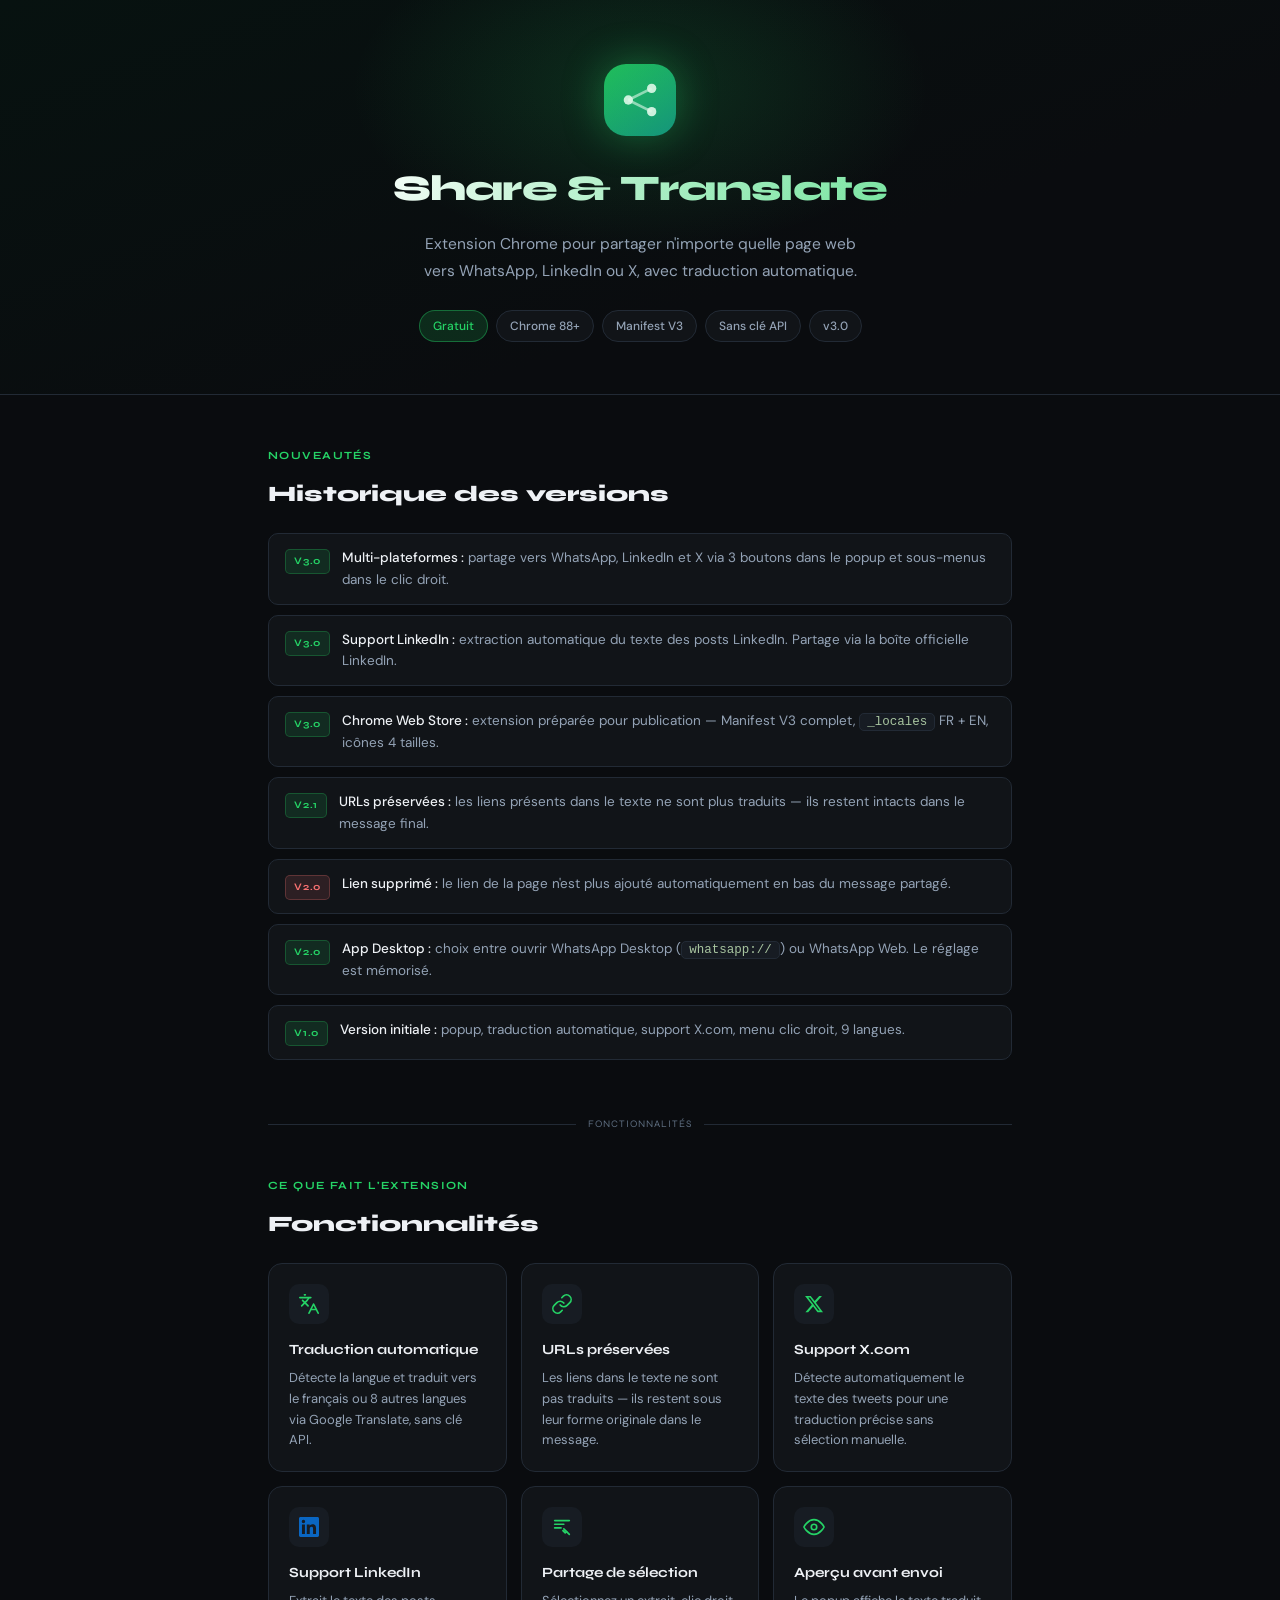
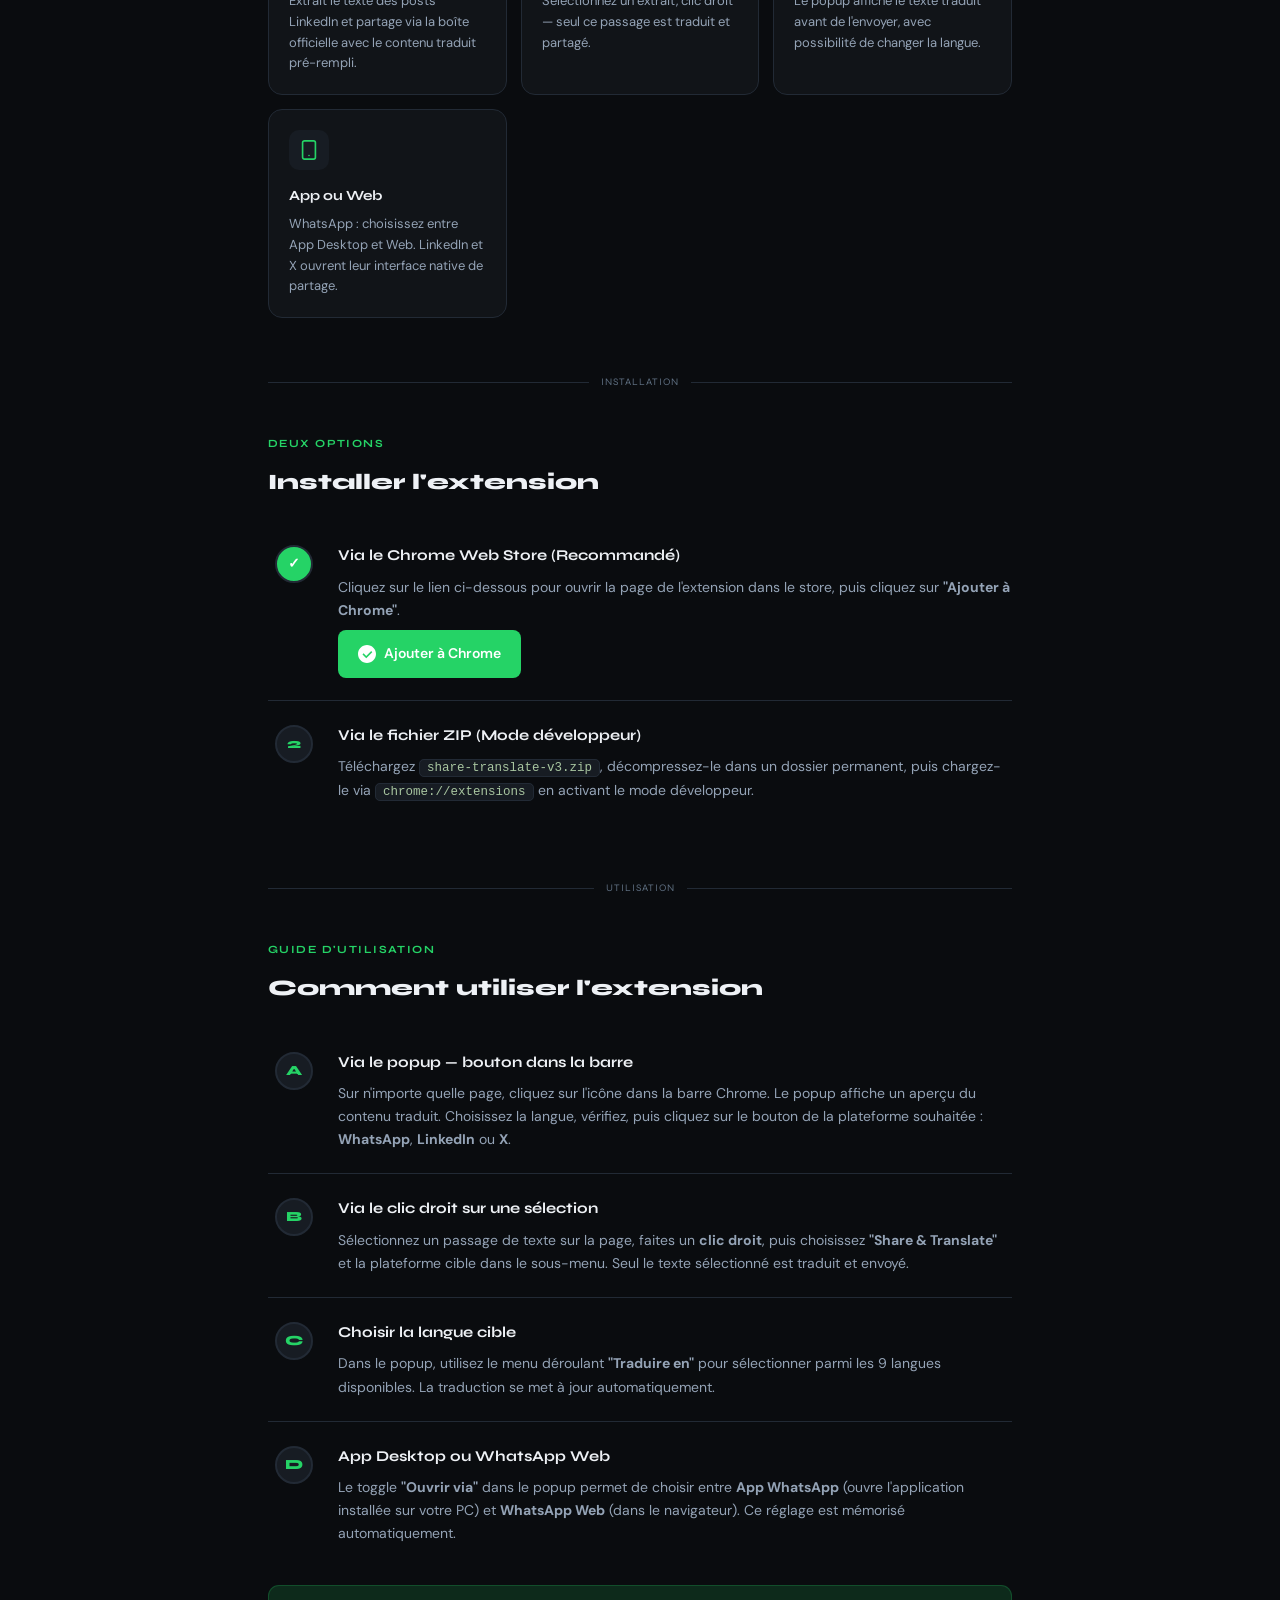
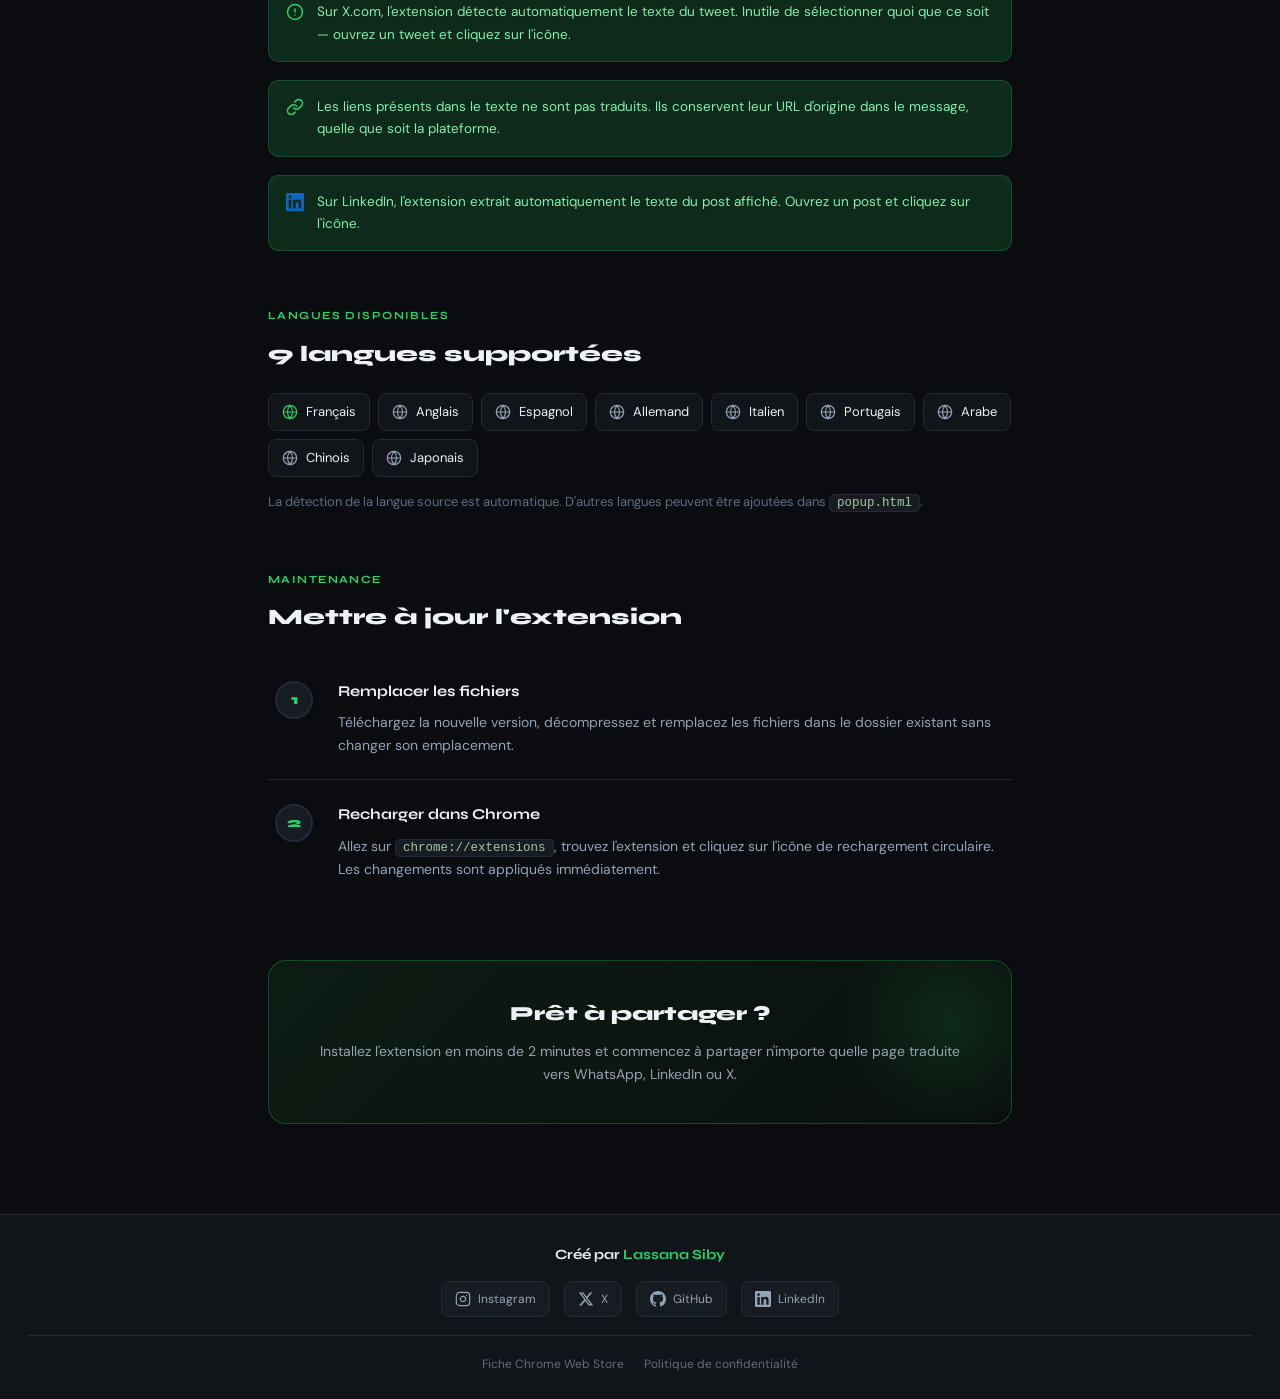
==== commit 880cec7c: "feat: publication Chrome Web Store - lien store, liens footer, politique confidentialité améliorée" ====
--- a/index.html
+++ b/index.html
@@ -138,74 +138,28 @@
   <div class="sep"><span>Installation</span></div>
 
   <section>
-    <div class="section-label">Étape par étape</div>
-    <h2>Comment installer l'extension</h2>
-
-    <div class="alert">
-      <div class="icon" style="margin-top:1px">
-        <svg width="20" height="20" viewBox="0 0 24 24" fill="none" stroke="#f59e0b" stroke-width="2" stroke-linecap="round" stroke-linejoin="round"><path d="M10.29 3.86L1.82 18a2 2 0 001.71 3h16.94a2 2 0 001.71-3L13.71 3.86a2 2 0 00-3.42 0z"/><line x1="12" y1="9" x2="12" y2="13"/><line x1="12" y1="17" x2="12.01" y2="17"/></svg>
-      </div>
-      <p><strong>Note :</strong> Cette extension n'est pas sur le Chrome Web Store. Elle s'installe en mode développeur — méthode standard pour les extensions personnelles, simple et sans risque.</p>
-    </div>
+    <div class="section-label">Deux options</div>
+    <h2>Installer l'extension</h2>
 
     <div class="steps">
 
       <div class="step">
-        <div class="step-num"><div class="step-circle">1</div></div>
-        <div class="step-body">
-          <h3>Télécharger et décompresser</h3>
-          <p>Téléchargez <code>share-translate-v3.zip</code> et décompressez-le dans un dossier permanent (ex. : <code>Documents/extensions/share-translate</code>). Ne supprimez pas ce dossier — Chrome en a besoin pour fonctionner.</p>
+        <div class="step-num"><div class="step-circle" style="background:#25D366;color:#fff">&#10003;</div></div>
+        <div class="step-body">
+          <h3>Via le Chrome Web Store (Recommandé)</h3>
+          <p>Cliquez sur le lien ci-dessous pour ouvrir la page de l'extension dans le store, puis cliquez sur <strong>"Ajouter à Chrome"</strong>.</p>
+          <a href="https://chromewebstore.google.com/detail/share-translate/okpefjkmhhnnmcmkcggkamcaloagomjc" target="_blank" rel="noopener" class="cta-button" style="display:inline-flex;align-items:center;gap:8px;margin-top:8px;padding:12px 20px;background:#25D366;color:#fff;border:none;border-radius:8px;font-weight:600;text-decoration:none;font-size:14px">
+            <svg width="18" height="18" viewBox="0 0 24 24" fill="currentColor"><path d="M12 0C5.373 0 0 5.373 0 12s5.373 12 12 12 12-5.373 12-12S18.627 0 12 0zm-1 17.5l-5-5 1.41-1.41L11 14.67l6.59-6.59L19 9.5l-8 8z"/></svg>
+            Ajouter à Chrome
+          </a>
         </div>
       </div>
 
       <div class="step">
         <div class="step-num"><div class="step-circle">2</div></div>
         <div class="step-body">
-          <h3>Ouvrir la page des extensions Chrome</h3>
-          <p>Collez cette adresse dans la barre Chrome et appuyez sur Entrée :</p>
-          <div class="code-block">
-            <div class="code-bar">
-              <span>URL Chrome</span>
-              <button onclick="navigator.clipboard.writeText('chrome://extensions');this.textContent='Copie !';setTimeout(()=>this.textContent='Copier',1500)">Copier</button>
-            </div>
-            <pre>chrome://extensions</pre>
-          </div>
-        </div>
-      </div>
-
-      <div class="step">
-        <div class="step-num"><div class="step-circle">3</div></div>
-        <div class="step-body">
-          <h3>Activer le mode développeur</h3>
-          <p>En haut à droite de la page des extensions, activez le toggle <strong>"Mode développeur"</strong>. Trois nouveaux boutons apparaissent en haut à gauche.</p>
-        </div>
-      </div>
-
-      <div class="step">
-        <div class="step-num"><div class="step-circle">4</div></div>
-        <div class="step-body">
-          <h3>Charger l'extension</h3>
-          <p>Cliquez sur <strong>"Charger l'extension non empaquetée"</strong>, naviguez jusqu'au dossier <code>share-translate-v3</code> (celui qui contient <code>manifest.json</code>) et cliquez sur <strong>Sélectionner</strong>.</p>
-        </div>
-      </div>
-
-      <div class="step">
-        <div class="step-num"><div class="step-circle">5</div></div>
-        <div class="step-body">
-          <h3>Épingler à la barre Chrome</h3>
-          <p>Cliquez sur l'icône puzzle en haut à droite de Chrome, trouvez <strong>"Share &amp; Translate"</strong> et cliquez sur l'épingle pour l'afficher en permanence dans la barre d'outils.</p>
-        </div>
-      </div>
-
-      <div class="step">
-        <div class="step-num">
-          <div class="step-circle">
-            <svg width="16" height="16" viewBox="0 0 24 24" fill="none" stroke="#25D366" stroke-width="2.5" stroke-linecap="round" stroke-linejoin="round"><polyline points="20 6 9 17 4 12"/></svg>
-          </div>
-        </div>
-        <div class="step-body">
-          <h3>Prêt !</h3>
-          <p>L'icône WhatsApp apparaît dans votre barre Chrome. Naviguez sur n'importe quelle page et cliquez dessus pour partager et traduire.</p>
+          <h3>Via le fichier ZIP (Mode développeur)</h3>
+          <p>Téléchargez <code>share-translate-v3.zip</code>, décompressez-le dans un dossier permanent, puis chargez-le via <code>chrome://extensions</code> en activant le mode développeur.</p>
         </div>
       </div>
 
@@ -342,6 +296,10 @@
       LinkedIn
     </a>
   </div>
+  <div class="footer-links">
+    <a href="fiche-store.html">Fiche Chrome Web Store</a>
+    <a href="privacy-policy.md">Politique de confidentialité</a>
+  </div>
 </footer>
 
 </body>
--- a/styles.css
+++ b/styles.css
@@ -538,6 +538,26 @@
     color: var(--text)
 }
 
+.footer-links {
+    display: flex;
+    gap: 20px;
+    justify-content: center;
+    margin-top: 18px;
+    padding-top: 18px;
+    border-top: 1px solid var(--border)
+}
+
+.footer-links a {
+    font-size: 12px;
+    color: var(--muted);
+    text-decoration: none;
+    transition: color .2s
+}
+
+.footer-links a:hover {
+    color: var(--accent)
+}
+
 .social-link svg {
     width: 16px;
     height: 16px
